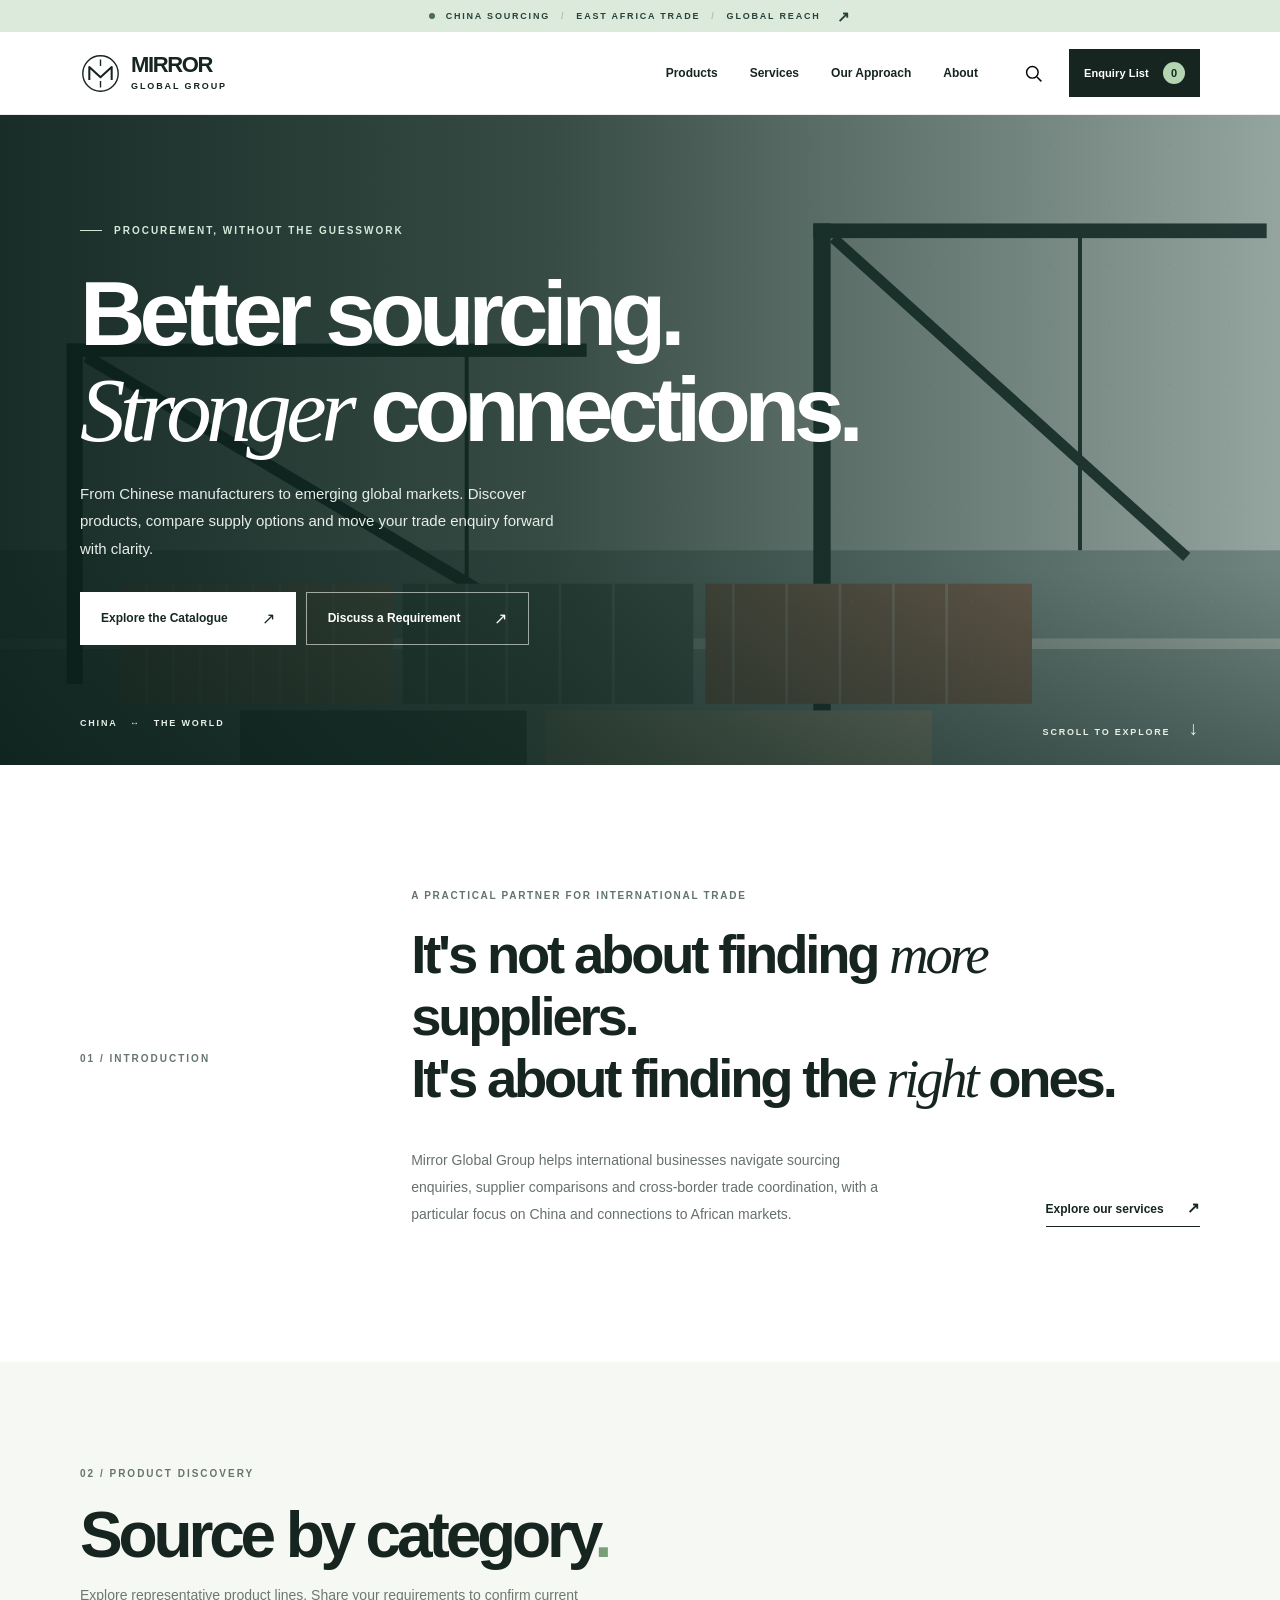
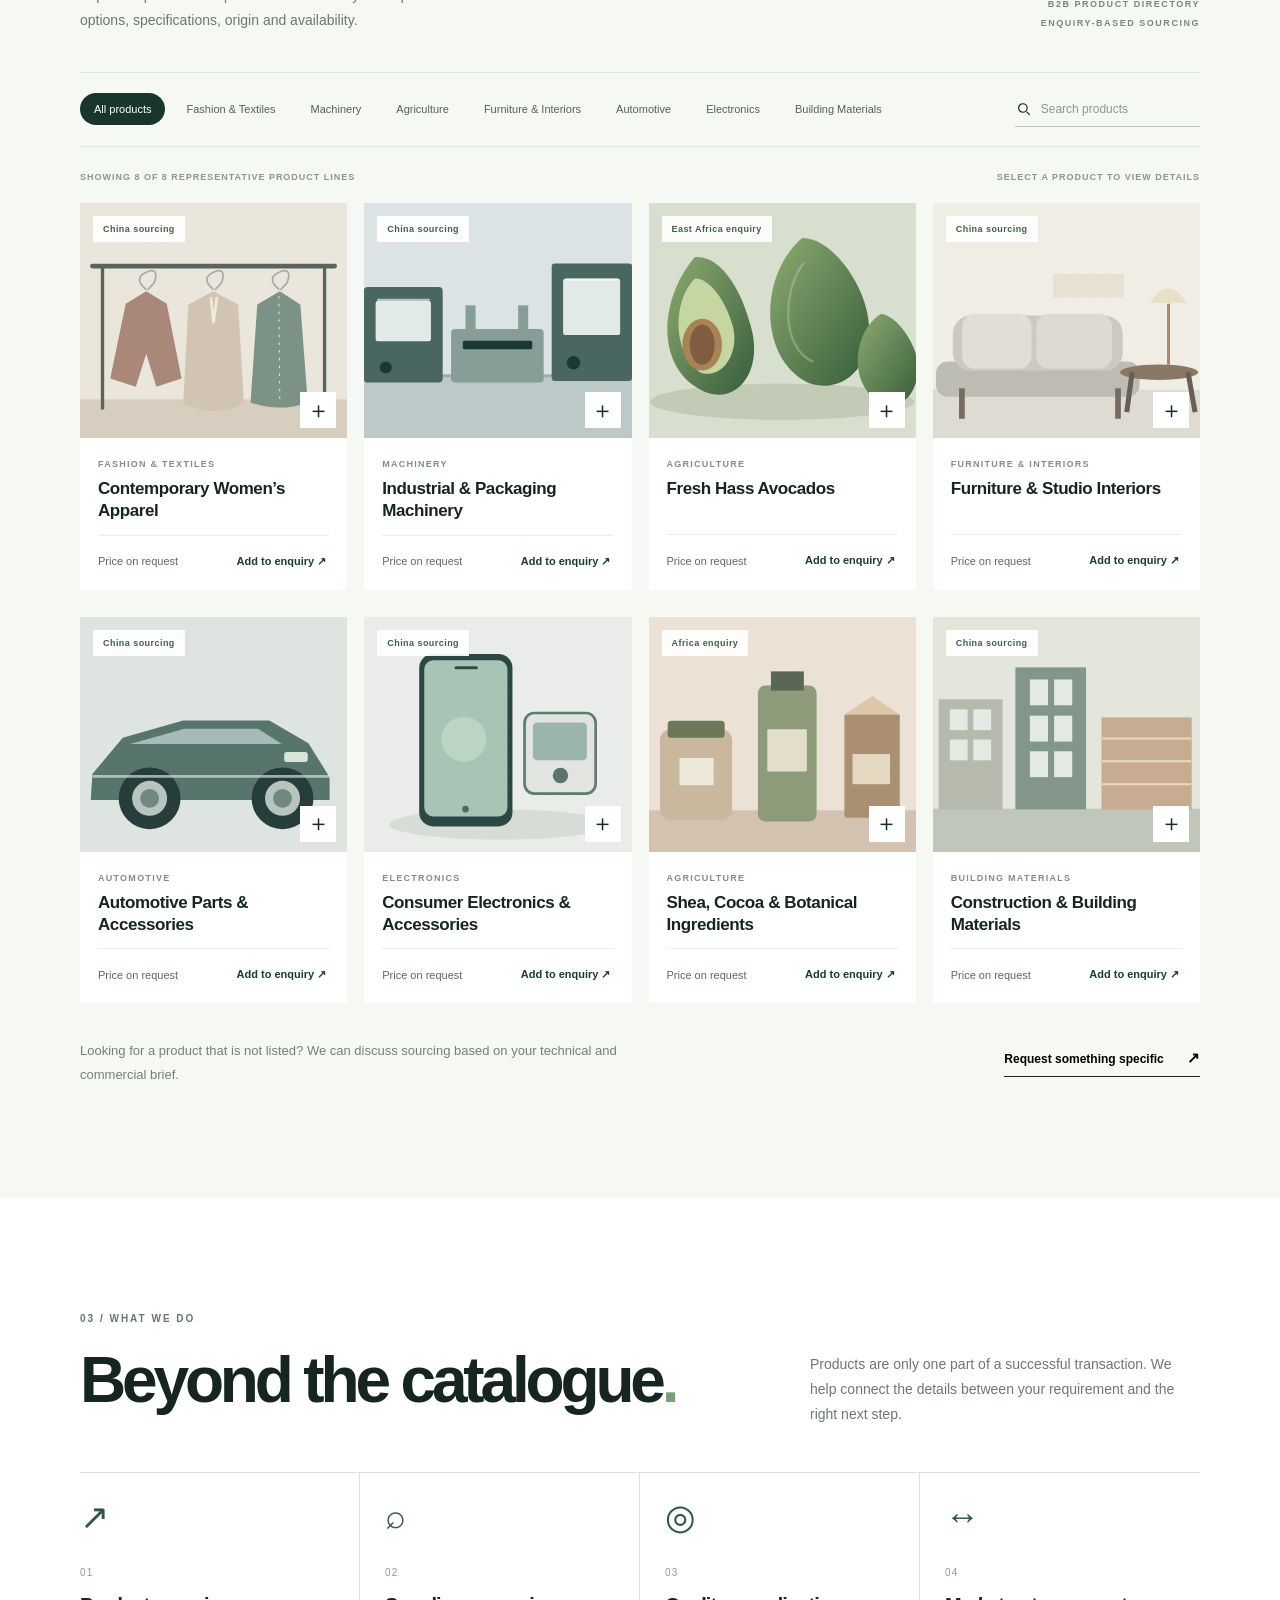
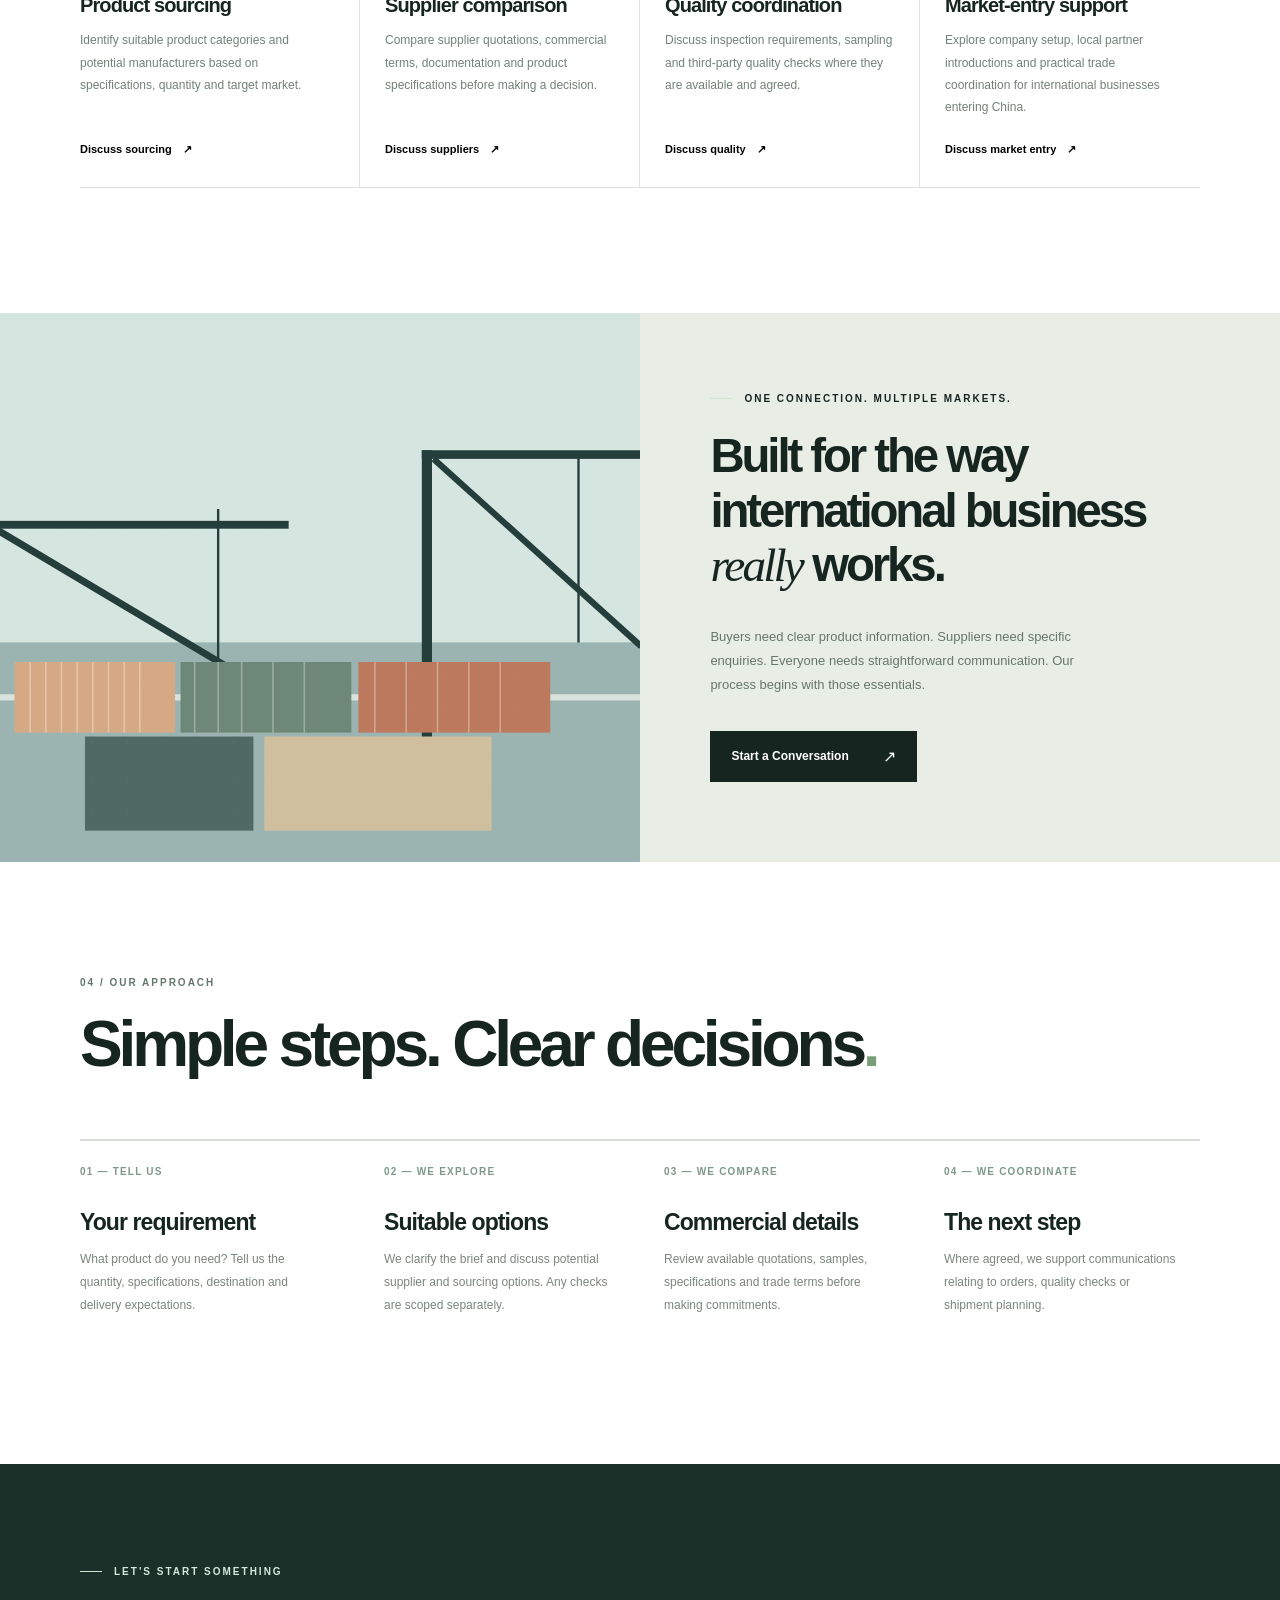
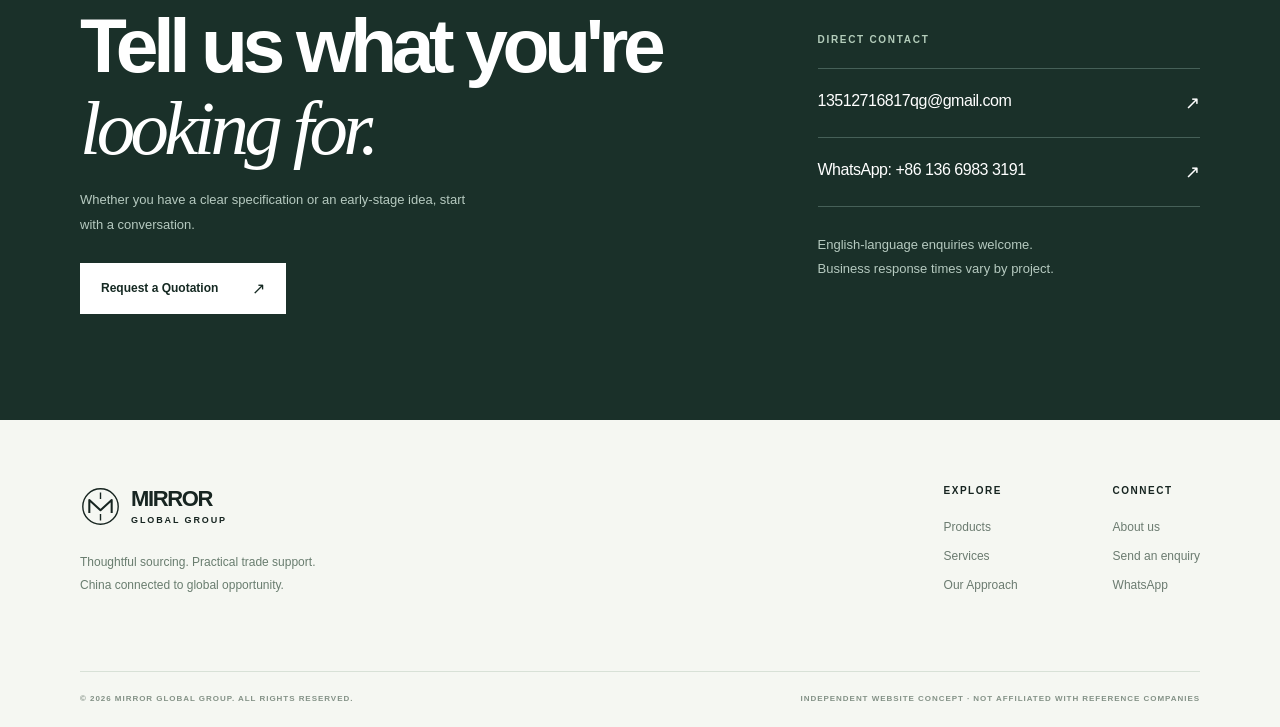
==== index.html @ f1bd571d "Publish Mirror Global Group static website on dedicated gh-pages branch" ====
<!doctype html>
<html lang="en">
<head>
  <meta charset="UTF-8">
  <meta name="viewport" content="width=device-width,initial-scale=1">
  <meta name="theme-color" content="#142522">
  <meta name="description" content="Mirror Global Group — China sourcing, supplier comparison and international trade support. Explore our product catalogue and request a tailored quotation.">
  <title>Mirror Global Group — Global Sourcing, Made Clear</title>
  <link rel="icon" type="image/svg+xml" href="assets/brand-mark.svg">
  <link rel="stylesheet" href="styles.css">
</head>
<body>
  <div class="announcement"><span class="announcement-dot"></span> CHINA SOURCING <span class="sep">/</span> EAST AFRICA TRADE <span class="sep">/</span> GLOBAL REACH <span class="announcement-arrow">↗</span></div>
  <header class="header" id="top">
    <div class="nav-container">
      <a class="brand" href="#top" aria-label="Mirror Global Group home">
        <span class="brand-icon" aria-hidden="true"><svg viewBox="0 0 44 44" width="41" height="41" fill="none"><circle cx="22" cy="22" r="19" stroke="currentColor" stroke-width="1.5"/><path d="M10 29V15l12 11 12-11v14" stroke="currentColor" stroke-width="2.2" stroke-linejoin="round"/><path d="M22 7v7M22 30v7" stroke="currentColor" stroke-width="1.5"/></svg></span>
        <span class="brand-type">MIRROR<span>GLOBAL GROUP</span></span>
      </a>
      <nav class="main-nav" id="mainNav" aria-label="Primary navigation">
        <a href="#catalogue">Products</a><a href="#services">Services</a><a href="#process">Our Approach</a><a href="#about">About</a>
      </nav>
      <div class="nav-actions">
        <button class="icon-button search-trigger" id="searchTrigger" aria-label="Search products" title="Search products"><svg viewBox="0 0 24 24" width="21" height="21" fill="none" stroke="currentColor" stroke-width="1.65"><circle cx="10.7" cy="10.7" r="6.6"/><path d="m16 16 5 5"/></svg></button>
        <button class="quote-nav" id="basketTrigger" type="button">Enquiry List <span class="basket-count" id="basketCount">0</span></button>
        <button class="menu-trigger" id="menuTrigger" aria-expanded="false" aria-label="Toggle menu"><span></span><span></span></button>
      </div>
    </div>
  </header>
  <main>
    <section class="hero" aria-labelledby="heroHeading">
      <div class="hero-image" aria-hidden="true"><img src="https://images.unsplash.com/photo-1678182451047-196f22a4143e?auto=format&fit=crop&w=2000&q=85" onerror="this.src='assets/port.svg'" alt=""></div>
      <div class="hero-shade"></div>
      <div class="hero-content page-width">
        <span class="eyebrow eyebrow-light"><span class="light-line"></span> PROCUREMENT, WITHOUT THE GUESSWORK</span>
        <h1 id="heroHeading">Better sourcing.<br><em>Stronger</em> connections.</h1>
        <p>From Chinese manufacturers to emerging global markets. Discover products, compare supply options and move your trade enquiry forward with clarity.</p>
        <div class="hero-buttons"><a href="#catalogue" class="button button-light">Explore the Catalogue <span>↗</span></a><button class="button button-outline-light" data-open-enquiry>Discuss a Requirement <span>↗</span></button></div>
      </div>
      <div class="hero-bottom page-width"><span>CHINA &nbsp; ↔ &nbsp; THE WORLD</span><span>SCROLL TO EXPLORE <b>↓</b></span></div>
    </section>
    <section class="intro page-width" id="about">
      <div class="section-number">01 / INTRODUCTION</div>
      <div class="intro-main"><p class="intro-overline">A PRACTICAL PARTNER FOR INTERNATIONAL TRADE</p><h2>It's not about finding <i>more</i> suppliers.<br>It's about finding the <i>right</i> ones.</h2><div class="intro-bottom"><p>Mirror Global Group helps international businesses navigate sourcing enquiries, supplier comparisons and cross-border trade coordination, with a particular focus on China and connections to African markets.</p><a class="text-link" href="#services">Explore our services <span>↗</span></a></div></div>
    </section>
    <section class="catalogue-section" id="catalogue">
      <div class="page-width">
        <div class="section-top"><div><span class="section-number">02 / PRODUCT DISCOVERY</span><h2>Source by category<span class="period">.</span></h2><p>Explore representative product lines. Share your requirements to confirm current options, specifications, origin and availability.</p></div><span class="catalogue-meta">B2B PRODUCT DIRECTORY<br>ENQUIRY-BASED SOURCING</span></div>
        <div class="catalogue-controls"><div class="filter-bar" id="filterBar" role="group" aria-label="Filter product categories"></div><label class="catalogue-search"><svg viewBox="0 0 24 24" width="18" height="18" fill="none" stroke="currentColor" stroke-width="1.8"><circle cx="10.5" cy="10.5" r="6.5"/><path d="m16 16 5 5"/></svg><input id="productSearch" type="search" autocomplete="off" placeholder="Search products" aria-label="Search catalogue"></label></div>
        <div class="catalogue-results"><span id="resultsCount">Showing products</span><span>SELECT A PRODUCT TO VIEW DETAILS</span></div>
        <div class="products-grid" id="productsGrid"></div>
        <div class="catalogue-foot"><p>Looking for a product that is not listed? We can discuss sourcing based on your technical and commercial brief.</p><button class="text-link" data-open-enquiry>Request something specific <span>↗</span></button></div>
      </div>
    </section>
    <section class="editorial page-width" id="services">
      <div class="section-top editorial-heading"><div><span class="section-number">03 / WHAT WE DO</span><h2>Beyond the catalogue<span class="period">.</span></h2></div><p>Products are only one part of a successful transaction. We help connect the details between your requirement and the right next step.</p></div>
      <div class="services-grid">
        <article class="service"><span class="service-icon">↗</span><span class="service-index">01</span><h3>Product sourcing</h3><p>Identify suitable product categories and potential manufacturers based on specifications, quantity and target market.</p><button class="service-link" data-service="Product sourcing">Discuss sourcing <span>↗</span></button></article>
        <article class="service"><span class="service-icon">⌕</span><span class="service-index">02</span><h3>Supplier comparison</h3><p>Compare supplier quotations, commercial terms, documentation and product specifications before making a decision.</p><button class="service-link" data-service="Supplier comparison">Discuss suppliers <span>↗</span></button></article>
        <article class="service"><span class="service-icon">◎</span><span class="service-index">03</span><h3>Quality coordination</h3><p>Discuss inspection requirements, sampling and third-party quality checks where they are available and agreed.</p><button class="service-link" data-service="Quality coordination">Discuss quality <span>↗</span></button></article>
        <article class="service"><span class="service-icon">↔</span><span class="service-index">04</span><h3>Market-entry support</h3><p>Explore company setup, local partner introductions and practical trade coordination for international businesses entering China.</p><button class="service-link" data-service="Market entry support">Discuss market entry <span>↗</span></button></article>
      </div>
    </section>
    <section class="feature-band"><div class="feature-visual"><img src="assets/port.svg" alt="Stylised illustration of cargo terminals and international trade"></div><div class="feature-content"><span class="eyebrow"><span class="small-line"></span> ONE CONNECTION. MULTIPLE MARKETS.</span><h2>Built for the way international business <em>really</em> works.</h2><p>Buyers need clear product information. Suppliers need specific enquiries. Everyone needs straightforward communication. Our process begins with those essentials.</p><button class="button button-dark" data-open-enquiry>Start a Conversation <span>↗</span></button></div></section>
    <section class="process page-width" id="process"><div class="section-top"><div><span class="section-number">04 / OUR APPROACH</span><h2>Simple steps. Clear decisions<span class="period">.</span></h2></div></div><div class="process-grid"><div class="process-step"><span>01 — TELL US</span><h3>Your requirement</h3><p>What product do you need? Tell us the quantity, specifications, destination and delivery expectations.</p></div><div class="process-step"><span>02 — WE EXPLORE</span><h3>Suitable options</h3><p>We clarify the brief and discuss potential supplier and sourcing options. Any checks are scoped separately.</p></div><div class="process-step"><span>03 — WE COMPARE</span><h3>Commercial details</h3><p>Review available quotations, samples, specifications and trade terms before making commitments.</p></div><div class="process-step"><span>04 — WE COORDINATE</span><h3>The next step</h3><p>Where agreed, we support communications relating to orders, quality checks or shipment planning.</p></div></div></section>
    <section class="contact-section" id="contact"><div class="page-width contact-layout"><div><span class="eyebrow eyebrow-light"><span class="light-line"></span> LET'S START SOMETHING</span><h2>Tell us what you're<br><em>looking for.</em></h2><p>Whether you have a clear specification or an early-stage idea, start with a conversation.</p><button class="button button-light" data-open-enquiry>Request a Quotation <span>↗</span></button></div><div class="contact-right"><div class="contact-label">DIRECT CONTACT</div><a href="mailto:13512716817qg@gmail.com">13512716817qg@gmail.com <span>↗</span></a><a href="https://wa.me/8613669833191" target="_blank" rel="noopener noreferrer">WhatsApp: +86 136 6983 3191 <span>↗</span></a><p>English-language enquiries welcome.<br>Business response times vary by project.</p></div></div></section>
  </main>
  <footer><div class="page-width"><div class="footer-main"><div><a class="brand footer-brand" href="#top"><span class="brand-icon" aria-hidden="true"><svg viewBox="0 0 44 44" width="41" height="41" fill="none"><circle cx="22" cy="22" r="19" stroke="currentColor" stroke-width="1.5"/><path d="M10 29V15l12 11 12-11v14" stroke="currentColor" stroke-width="2.2" stroke-linejoin="round"/><path d="M22 7v7M22 30v7" stroke="currentColor" stroke-width="1.5"/></svg></span><span class="brand-type">MIRROR<span>GLOBAL GROUP</span></span></a><p>Thoughtful sourcing. Practical trade support.<br>China connected to global opportunity.</p></div><div class="footer-links"><div><b>EXPLORE</b><a href="#catalogue">Products</a><a href="#services">Services</a><a href="#process">Our Approach</a></div><div><b>CONNECT</b><a href="#about">About us</a><button data-open-enquiry>Send an enquiry</button><a href="https://wa.me/8613669833191" target="_blank" rel="noopener">WhatsApp</a></div></div></div><div class="footer-bottom"><span>© <span id="year"></span> MIRROR GLOBAL GROUP. ALL RIGHTS RESERVED.</span><span>INDEPENDENT WEBSITE CONCEPT · NOT AFFILIATED WITH REFERENCE COMPANIES</span></div></div></footer>
  <button id="floatingContact" class="floating-contact" aria-label="Enquire about sourcing" data-open-enquiry><span>＋</span> LET'S TALK</button>
  <div class="overlay" id="overlay" hidden></div>
  <aside class="drawer" id="basketDrawer" role="dialog" aria-modal="true" aria-labelledby="basketTitle" aria-hidden="true"><div class="drawer-head"><div><span class="mini-label">YOUR SHORTLIST</span><h2 id="basketTitle">Enquiry List <span id="drawerCount">(0)</span></h2></div><button class="close-button" data-close aria-label="Close enquiry list">×</button></div><div class="drawer-body" id="basketItems"></div><div class="drawer-footer"><p>Selections are saved in this browser for convenience. Prices, supply and availability must be confirmed by quotation.</p><button class="button button-dark full-width" id="basketEnquire">Request a Quote <span>↗</span></button></div></aside>
  <section class="modal product-modal" id="productModal" role="dialog" aria-modal="true" aria-labelledby="productModalTitle" aria-hidden="true"><button class="close-button modal-close" data-close aria-label="Close product details">×</button><div id="productModalContent"></div></section>
  <section class="modal enquiry-modal" id="enquiryModal" role="dialog" aria-modal="true" aria-labelledby="enquiryTitle" aria-hidden="true"><div class="form-head"><span class="mini-label">START YOUR ENQUIRY</span><button class="close-button" data-close aria-label="Close quotation form">×</button></div><h2 id="enquiryTitle">Tell us what you need<span class="period">.</span></h2><p class="form-intro">Complete your details to prepare an enquiry by email or WhatsApp. This demo does not send information to a database.</p><form id="enquiryForm"><div class="form-row"><label>Full name <span>*</span><input name="name" required autocomplete="name" placeholder="Your full name"></label><label>Company name<input name="company" autocomplete="organization" placeholder="Your company"></label></div><div class="form-row"><label>Email address <span>*</span><input name="email" required type="email" autocomplete="email" placeholder="name@company.com"></label><label>Destination country <span>*</span><input name="country" required autocomplete="country-name" placeholder="e.g. Tanzania"></label></div><div class="form-row"><label>Estimated quantity<input name="quantity" placeholder="e.g. 500 pieces / 20 tonnes"></label><label>Preferred trade term<select name="incoterm"><option value="Not decided">Not decided</option><option>EXW</option><option>FOB</option><option>CIF</option><option>DAP</option></select></label></div><label>Your requirement <span>*</span><textarea name="requirement" id="requirementText" rows="4" required placeholder="Product, technical specifications, budget, target delivery date..."></textarea></label><label class="consent"><input type="checkbox" name="consent" required><span>I agree to include these details in an enquiry sent to Mirror Global Group using my chosen email or WhatsApp application.</span></label><div class="form-actions"><button type="submit" class="button button-dark">Open Email Draft <span>↗</span></button><button type="button" id="whatsappEnquiry" class="button button-ghost">Open WhatsApp Draft <span>↗</span></button></div><p class="form-note">Your email or WhatsApp app opens with a prepared message. You must review and send it yourself. No online orders or payments are processed here.</p></form></section>
  <script src="app.js"></script>
</body>
</html>
---- styles.css ----
:root{--ink:#172521;--deep:#182f29;--green:#2f5043;--muted:#64716b;--paper:#f8f9f5;--white:#fff;--line:#dbe2da;--lime:#d5e9ca;--ease:cubic-bezier(.2,.8,.2,1)}*{box-sizing:border-box}html{scroll-behavior:smooth;scroll-padding-top:100px}body{margin:0;background:#fff;color:var(--ink);font-family:-apple-system,BlinkMacSystemFont,"Segoe UI",Inter,Arial,sans-serif;-webkit-font-smoothing:antialiased}button,input,textarea,select{font:inherit}button{cursor:pointer}a{color:inherit;text-decoration:none}button:focus-visible,a:focus-visible,input:focus-visible,textarea:focus-visible,select:focus-visible{outline:2px solid #599b6b;outline-offset:4px}.page-width{max-width:1440px;padding-inline:6.25%;margin:0 auto}.announcement{height:32px;background:#dceadc;color:#26433a;display:flex;align-items:center;justify-content:center;font-size:9px;font-weight:730;letter-spacing:.2em;gap:11px}.announcement-dot{width:6px;height:6px;background:#476c4e;border-radius:50%}.announcement .sep{opacity:.25}.announcement-arrow{font-size:15px;line-height:1;margin-left:5px}.header{position:sticky;top:0;height:83px;z-index:30;background:#fff;border-bottom:1px solid rgba(13,28,22,.08)}.nav-container{height:100%;max-width:1440px;margin:auto;padding:0 6.25%;display:flex;align-items:center;justify-content:space-between;gap:35px}.brand{display:inline-flex;align-items:center;gap:10px;flex-shrink:0;line-height:1}.brand-icon{height:44px;display:flex;align-items:center}.brand-type{font-size:22px;font-weight:800;letter-spacing:-.063em;line-height:.94}.brand-type>span{display:block;font-size:9px;letter-spacing:.21em;font-weight:670;margin-top:6px}.main-nav{display:flex;align-items:center;gap:32px;margin-left:auto}.main-nav a{font-size:12px;font-weight:570;transition:color .2s}.main-nav a:hover{color:#59876c}.nav-actions{display:flex;gap:15px;align-items:center}.icon-button{border:none;background:transparent;padding:10px;display:inline-flex;align-items:center;justify-content:center}.quote-nav{background:var(--ink);color:#fff;border:0;padding:13px 15px;font-size:11px;font-weight:700;letter-spacing:.01em;white-space:nowrap}.basket-count{display:inline-flex;background:#b5d5b2;color:#142b22;align-items:center;justify-content:center;min-width:22px;height:22px;padding:0 5px;margin-left:11px;border-radius:50%;font-size:11px}.menu-trigger{display:none;background:transparent;border:0;width:32px;height:32px;flex-direction:column;justify-content:center;gap:6px}.menu-trigger span{height:2px;width:25px;background:var(--ink)}.hero{position:relative;min-height:650px;display:flex;flex-direction:column;justify-content:center;overflow:hidden;color:#fff;background:#19332b}.hero-image,.hero-shade{position:absolute;inset:0}.hero-image img{width:100%;height:100%;object-fit:cover;object-position:center 44%;filter:saturate(.68);opacity:.7}.hero-shade{background:linear-gradient(90deg,rgba(8,28,24,.89) 0%,rgba(12,35,27,.71) 43%,rgba(10,35,25,.08) 100%),linear-gradient(0deg,rgba(11,31,28,.38),transparent 30%)}.hero-content{width:100%;z-index:1;padding-top:68px;padding-bottom:78px}.eyebrow,.section-number,.mini-label{display:flex;align-items:center;gap:12px;font-size:10px;letter-spacing:.2em;font-weight:740}.eyebrow-light{color:#d7e8db}.light-line,.small-line{width:22px;height:1px;background:#d2e5d1;display:inline-block}.hero h1{font-size:clamp(58px,7.1vw,110px);font-weight:580;letter-spacing:-.067em;line-height:1.06;margin:30px 0 20px}.hero h1 em,.contact-section h2 em,.feature-content h2 em{font-family:Georgia,"Times New Roman",serif;font-weight:400;letter-spacing:-.06em}.hero-content>p{max-width:500px;font-size:15px;line-height:1.83;color:#e6eee7;margin-bottom:30px}.button{border:0;display:inline-flex;justify-content:space-between;align-items:center;gap:34px;min-height:49px;padding:16px 21px;font-size:12px;font-weight:690;transition:transform .2s var(--ease),background .2s;white-space:nowrap}.button:hover{transform:translateY(-2px)}.button span{font-size:16px;font-weight:400}.button-light{background:#fff;color:#152922}.button-outline-light{background:transparent;border:1px solid rgba(255,255,255,.57);color:#fff}.button-dark{background:var(--ink);color:#fff}.button-ghost{background:#f0f4ef;color:var(--ink);border:1px solid #dae2da}.hero-buttons{display:flex;gap:10px;flex-wrap:wrap}.hero-bottom{z-index:1;position:absolute;bottom:25px;width:100%;display:flex;justify-content:space-between;font-size:9px;letter-spacing:.2em;font-weight:700;color:#e6f0e5}.hero-bottom b{font-size:19px;margin-left:14px}.intro{display:grid;grid-template-columns:26% 1fr;gap:40px;padding-top:125px;padding-bottom:135px}.section-number{color:#65766d}.intro-main{max-width:790px}.intro-overline{font-size:10px;color:#62746b;letter-spacing:.17em;font-weight:740;margin:0 0 23px}.intro h2{font-size:clamp(35px,4.25vw,63px);letter-spacing:-.058em;line-height:1.13;margin:0 0 37px;font-weight:580}.intro h2 i{font-family:Georgia,serif;font-weight:400}.intro-bottom{display:flex;align-items:flex-end;justify-content:space-between;gap:42px}.intro-bottom>p{font-size:14px;line-height:1.9;max-width:485px;margin:0;color:#66716c}.text-link{font-size:12px;font-weight:760;border:0;border-bottom:1px solid var(--ink);background:none;padding:0 0 9px;white-space:nowrap}.text-link span{margin-left:20px;font-size:15px}.catalogue-section{background:#f6f8f3;padding:106px 0 112px}.section-top{display:flex;align-items:end;justify-content:space-between;gap:40px;margin-bottom:39px}.section-top h2{font-size:clamp(40px,5vw,69px);font-weight:560;letter-spacing:-.065em;margin:21px 0 12px;line-height:1.1}.period{color:#799f79}.section-top p{font-size:14px;max-width:550px;color:#6d786f;line-height:1.8;margin:0}.catalogue-meta{font-size:9px;line-height:2.1;letter-spacing:.17em;color:#78887e;text-align:right;font-weight:700}.catalogue-controls{display:flex;align-items:center;justify-content:space-between;gap:25px;border-top:1px solid #dce5d9;border-bottom:1px solid #dce5d9;padding:19px 0}.filter-bar{display:flex;align-items:center;gap:7px;flex-wrap:wrap}.filter-btn{background:transparent;border:1px solid transparent;border-radius:30px;font-size:11px;padding:9px 13px;white-space:nowrap;color:#53625a}.filter-btn.active{background:#19362c;color:#fff}.filter-btn:not(.active):hover{border-color:#c3d2c4}.catalogue-search{display:flex;align-items:center;border-bottom:1px solid #b8c7b8;padding:8px 1px;gap:7px;min-width:185px}.catalogue-search input{outline:0;border:0;background:none;width:100%;font-size:12px;color:#172521}.catalogue-search input::placeholder{color:#8b9b8e}.catalogue-results{display:flex;justify-content:space-between;margin:25px 0 21px;color:#8b978e;font-size:9px;letter-spacing:.11em;font-weight:740}.products-grid{display:grid;grid-template-columns:repeat(4,1fr);gap:27px 17px}.product-card{background:#fff;min-width:0;position:relative}.product-image{height:auto;aspect-ratio:1/.88;overflow:hidden;position:relative;background:#e8ece6;cursor:pointer}.product-image>img{width:100%;height:100%;object-fit:cover;transition:transform .5s var(--ease);display:block}.product-card:hover .product-image>img{transform:scale(1.045)}.product-image .origin{position:absolute;top:13px;left:13px;background:rgba(255,255,255,.93);padding:8px 10px;color:#445e50;font-size:9px;font-weight:730;letter-spacing:.05em}.quick-view{position:absolute;right:11px;bottom:10px;display:grid;place-items:center;border:0;background:#fff;color:#122c23;width:36px;height:36px;font-size:23px;transition:transform .2s}.quick-view:hover{transform:scale(1.08)}.product-details{padding:21px 18px 19px}.product-kicker{font-size:9px;letter-spacing:.14em;color:#7e9182;font-weight:760;text-transform:uppercase}.product-details h3{font-weight:640;font-size:17px;letter-spacing:-.025em;min-height:43px;margin:9px 0 13px;line-height:1.28}.product-bottom{display:flex;justify-content:space-between;align-items:center;padding-top:16px;border-top:1px solid #ebefeb}.product-bottom>span{color:#596d5d;font-size:11px}.add-button{border:0;background:transparent;font-size:11px;font-weight:750;padding:3px;color:#193d2f}.add-button:hover{color:#77a779}.empty-products{grid-column:1/-1;text-align:center;padding:90px 10px;color:#607268}.catalogue-foot{display:flex;justify-content:space-between;gap:30px;align-items:center;margin-top:36px}.catalogue-foot p{font-size:13px;color:#758078;margin:0;max-width:550px;line-height:1.8}.editorial{padding-top:115px;padding-bottom:125px}.editorial-heading{margin-bottom:45px}.editorial-heading>p{width:390px}.services-grid{display:grid;grid-template-columns:repeat(4,1fr);border-top:1px solid var(--line);border-bottom:1px solid var(--line)}.service{padding:24px 25px 31px;border-right:1px solid var(--line);min-height:300px;display:flex;flex-direction:column}.service:first-child{padding-left:0}.service:last-child{border-right:0}.service-index{color:#8b9f8d;font-size:10px;letter-spacing:.12em;margin-top:31px}.service-icon{font-family:Georgia,serif;font-size:35px;color:#315645;height:39px}.service h3{font-size:20px;letter-spacing:-.045em;font-weight:600;margin:16px 0 12px}.service p{font-size:12px;line-height:1.85;color:#738078;margin:0 0 25px;max-width:235px}.service-link{background:none;border:0;padding:0;margin-top:auto;text-align:left;font-size:11px;font-weight:730}.service-link span{margin-left:8px}.feature-band{min-height:530px;display:grid;grid-template-columns:1fr 1fr;background:#e8ede6}.feature-visual{min-height:530px;overflow:hidden}.feature-visual img{width:100%;height:100%;object-fit:cover}.feature-content{padding:80px min(9vw,135px) 80px 11%;display:flex;flex-direction:column;align-items:flex-start;justify-content:center}.feature-content h2{font-size:clamp(36px,3.7vw,59px);line-height:1.15;letter-spacing:-.065em;font-weight:580;margin:25px 0 19px}.feature-content p{font-size:13px;color:#66776a;line-height:1.85;max-width:410px;margin-bottom:26px}.feature-content .button{margin-top:8px}.process{padding-top:115px;padding-bottom:135px}.process-grid{display:grid;grid-template-columns:repeat(4,1fr);margin-top:48px}.process-step{padding:20px 24px 0;border-top:2px solid #d4dfd6}.process-step:first-child{padding-left:0}.process-step>span{font-size:10px;color:#7f9888;letter-spacing:.12em;font-weight:760}.process-step h3{font-size:23px;letter-spacing:-.04em;margin:30px 0 12px;font-weight:620}.process-step p{font-size:12px;line-height:1.9;color:#7b867d;max-width:240px}.contact-section{background:#1a3029;color:#fff;padding:102px 0 106px}.contact-layout{display:grid;grid-template-columns:1.25fr .75fr;gap:100px}.contact-section h2{font-size:clamp(50px,6vw,88px);font-weight:580;line-height:1.08;letter-spacing:-.07em;margin:27px 0 17px}.contact-section p{font-size:13px;line-height:1.9;color:#b6cac0;max-width:400px;margin-bottom:25px}.contact-right{padding-top:68px}.contact-label{font-size:10px;letter-spacing:.17em;font-weight:740;color:#b4cdbb;padding-bottom:23px;border-bottom:1px solid #466058}.contact-right a{display:flex;justify-content:space-between;gap:16px;border-bottom:1px solid #466058;padding:23px 0;font-size:16px;letter-spacing:-.03em}.contact-right a span{font-size:18px}.contact-right>p{margin-top:26px}footer{background:#f5f7f2;padding:65px 0 24px}.footer-main{display:flex;justify-content:space-between;gap:70px;padding-bottom:62px}.footer-main p{font-size:12px;line-height:1.9;color:#697d6f;margin-top:20px}.footer-links{display:flex;gap:95px}.footer-links>div{display:flex;flex-direction:column;gap:15px}.footer-links b{font-size:10px;letter-spacing:.15em;margin-bottom:9px}.footer-links a,.footer-links button{font-size:12px;color:#6b7b70;background:none;border:0;text-align:left;padding:0}.footer-links a:hover,.footer-links button:hover{color:#244934}.footer-bottom{display:flex;justify-content:space-between;gap:20px;border-top:1px solid #d8e1d7;padding-top:22px;font-size:8px;letter-spacing:.12em;font-weight:760;color:#849287}.floating-contact{display:none}.overlay{position:fixed;inset:0;z-index:40;background:rgba(9,24,18,.52);backdrop-filter:blur(3px)}.overlay[hidden]{display:none}.drawer,.modal{position:fixed;z-index:45;background:#fff;box-shadow:0 15px 80px rgba(0,0,0,.13);visibility:hidden;pointer-events:none;transition:transform .3s var(--ease),opacity .3s var(--ease),visibility .3s}.drawer{right:0;top:0;bottom:0;width:min(450px,100vw);transform:translateX(101%);display:flex;flex-direction:column}.drawer.is-open{transform:translateX(0);visibility:visible;pointer-events:auto}.drawer-head{padding:36px 31px 22px;display:flex;justify-content:space-between;align-items:start;border-bottom:1px solid var(--line)}.mini-label{color:#76947d}.drawer-head h2{font-size:31px;font-weight:570;letter-spacing:-.05em;margin:10px 0 0}.drawer-head h2 span{font-size:18px;color:#7c8d80}.close-button{background:transparent;border:0;font-size:31px;font-weight:300;line-height:1;padding:0 5px}.drawer-body{padding:14px 31px;overflow:auto;flex:1}.drawer-empty{text-align:center;color:#647a6e;line-height:1.8;padding:70px 10px;font-size:13px}.drawer-item{display:flex;gap:15px;align-items:center;padding:18px 0;border-bottom:1px solid var(--line)}.drawer-item img{width:72px;height:65px;object-fit:cover}.drawer-item-text{flex:1}.drawer-item-text strong{font-size:12px;display:block;margin-bottom:7px}.drawer-item-text span{font-size:10px;color:#769081}.remove-item{border:0;background:transparent;color:#839184;font-size:22px}.drawer-footer{padding:22px 31px 32px;border-top:1px solid var(--line)}.drawer-footer p{font-size:11px;line-height:1.8;color:#77887a;margin:0 0 18px}.full-width{width:100%}.modal{left:50%;top:50%;transform:translate(-50%,-46%);opacity:0;max-height:min(92vh,850px);overflow:auto}.modal.is-open{transform:translate(-50%,-50%);opacity:1;visibility:visible;pointer-events:auto}.product-modal{width:min(900px,94vw)}.modal-close{position:absolute;right:21px;top:18px;z-index:3;background:#fff;width:35px;height:35px}.product-modal-grid{display:grid;grid-template-columns:1fr 1fr}.product-modal-img{width:100%;height:100%;min-height:475px;object-fit:cover;background:#f0f3ee}.product-modal-info{padding:60px 45px 45px;display:flex;flex-direction:column}.product-modal-info .product-kicker{margin-bottom:19px}.product-modal-info h2{font-size:38px;letter-spacing:-.065em;line-height:1.14;font-weight:570;margin:0 0 18px}.product-modal-info p{font-size:13px;line-height:1.9;color:#6c7f71}.spec-list{border-top:1px solid var(--line);margin:20px 0 28px}.spec-list div{display:flex;align-items:baseline;justify-content:space-between;gap:20px;border-bottom:1px solid var(--line);padding:12px 0;font-size:11px}.spec-list dt{color:#819184}.spec-list dd{margin:0;text-align:right;max-width:65%}.product-modal-info .button{margin-top:auto}.enquiry-modal{width:min(730px,94vw);padding:36px 45px 31px}.form-head{display:flex;justify-content:space-between}.enquiry-modal h2{font-size:clamp(32px,4vw,49px);line-height:1.08;letter-spacing:-.057em;font-weight:570;margin:21px 0 9px}.form-intro{font-size:12px;line-height:1.8;color:#7c8c7f;max-width:600px;margin:0 0 20px}.form-row{display:grid;grid-template-columns:1fr 1fr;gap:17px}.enquiry-modal form label:not(.consent){font-size:11px;font-weight:730;display:flex;flex-direction:column;gap:8px;margin:0 0 16px}.enquiry-modal form label>span{color:#9c6857}.enquiry-modal input:not([type=checkbox]),.enquiry-modal select,.enquiry-modal textarea{border:1px solid #dce4dd;border-radius:0;padding:12px 13px;background:#f9faf7;color:#22372a;font-size:12px;width:100%;outline-offset:0}.enquiry-modal textarea{resize:vertical;min-height:84px}.consent{display:flex;align-items:start;gap:9px;color:#738478;font-size:10px;line-height:1.65;margin-bottom:18px}.consent input{margin:3px 0 0;accent-color:#315745}.consent span{color:#718579!important}.form-actions{display:flex;gap:10px;flex-wrap:wrap}.form-note{color:#829084;font-size:10px;line-height:1.7}.hidden{display:none!important}body.modal-open{overflow:hidden}@media(max-width:1160px){.main-nav{gap:20px}.products-grid{grid-template-columns:repeat(3,1fr)}.nav-container{gap:18px}.feature-content{padding:65px 8%}.service{padding-inline:16px}.filter-bar{gap:2px}.filter-btn{padding:8px}}@media(max-width:860px){.page-width{padding-inline:5%}.nav-container{padding-inline:5%}.header{height:73px}.main-nav{display:none;position:absolute;top:73px;left:0;right:0;background:#fff;flex-direction:column;align-items:stretch;padding:22px 5% 30px;gap:22px;border-bottom:1px solid #e4e9e3;box-shadow:0 12px 22px #13271f1a}.main-nav.open{display:flex}.main-nav a{font-size:15px}.menu-trigger{display:flex}.intro{grid-template-columns:1fr;gap:25px;padding-block:90px}.intro-main{max-width:none}.intro-bottom{align-items:start}.services-grid{grid-template-columns:1fr 1fr}.service:nth-child(2){border-right:0}.service:nth-child(-n+2){border-bottom:1px solid var(--line)}.service{padding:25px!important}.service p{max-width:310px}.process-grid{grid-template-columns:1fr 1fr;gap:30px}.process-step{padding:22px 0}.feature-band{grid-template-columns:1fr}.feature-visual{min-height:350px;height:350px}.feature-content{padding:80px 5%}.contact-layout{gap:35px}.footer-links{gap:40px}}@media(max-width:660px){.announcement{font-size:7px;letter-spacing:.13em;gap:7px}.brand-type{font-size:19px}.brand-icon svg{width:36px;height:36px}.quote-nav{padding:9px 10px;font-size:0}.basket-count{font-size:11px;margin:0}.nav-actions{gap:4px}.hero{min-height:650px}.hero-content{padding-top:35px}.hero h1{font-size:clamp(51px,12vw,78px)}.hero-content>p{font-size:13px;line-height:1.8}.hero-buttons{align-items:stretch}.hero-buttons .button{flex:1;gap:14px}.hero-bottom{font-size:8px}.intro{padding-block:76px}.intro h2{font-size:39px}.intro-bottom{flex-direction:column;gap:23px}.section-top{flex-direction:column;align-items:start;gap:8px}.section-top h2{font-size:45px}.catalogue-meta{display:none}.catalogue-section{padding:72px 0}.catalogue-controls{flex-direction:column;align-items:stretch}.filter-bar{flex-wrap:nowrap;overflow-x:auto;padding-bottom:6px;scrollbar-width:none}.filter-btn{flex-shrink:0}.catalogue-search{width:100%}.products-grid{grid-template-columns:repeat(2,1fr);gap:11px}.product-details{padding:15px 12px 14px}.product-details h3{font-size:14px;min-height:48px}.product-kicker{font-size:8px}.product-image .origin{font-size:8px;top:7px;left:7px;padding:6px}.product-bottom{gap:8px}.product-bottom>span,.add-button{font-size:9px}.catalogue-results span:last-child{display:none}.catalogue-foot{flex-direction:column;align-items:start}.editorial{padding-block:75px}.editorial-heading>p{width:auto}.services-grid{grid-template-columns:1fr}.service{border-right:0!important;border-bottom:1px solid var(--line);min-height:0;padding:23px 0 27px!important}.service:last-child{border-bottom:0}.service-icon{height:auto}.service-index{margin-top:10px}.service h3{margin:8px 0}.feature-visual{height:290px;min-height:290px}.feature-content h2{font-size:42px}.process{padding-block:76px}.process-grid{grid-template-columns:1fr;gap:0}.process-step{padding:20px 0}.process-step h3{margin:14px 0 8px}.contact-section{padding:80px 0}.contact-layout{grid-template-columns:1fr}.contact-section h2{font-size:59px}.contact-right{padding-top:12px}.footer-main{flex-direction:column;gap:35px}.footer-bottom{flex-direction:column;line-height:1.8}.floating-contact{display:flex;position:fixed;z-index:29;right:17px;bottom:17px;align-items:center;gap:9px;background:#243e30;color:#fff;border:1px solid #87ae8c;border-radius:3px;padding:12px 16px;font-size:10px;font-weight:800;letter-spacing:.09em;box-shadow:0 7px 24px #0002}.floating-contact span{font-size:18px}.product-modal-grid{grid-template-columns:1fr}.product-modal-img{height:225px;min-height:225px}.product-modal-info{padding:26px 22px 30px}.product-modal-info h2{font-size:27px}.enquiry-modal{padding:25px 19px}.form-row{grid-template-columns:1fr;gap:0}.form-actions .button{flex:1;gap:11px}.form-note{font-size:9px}}
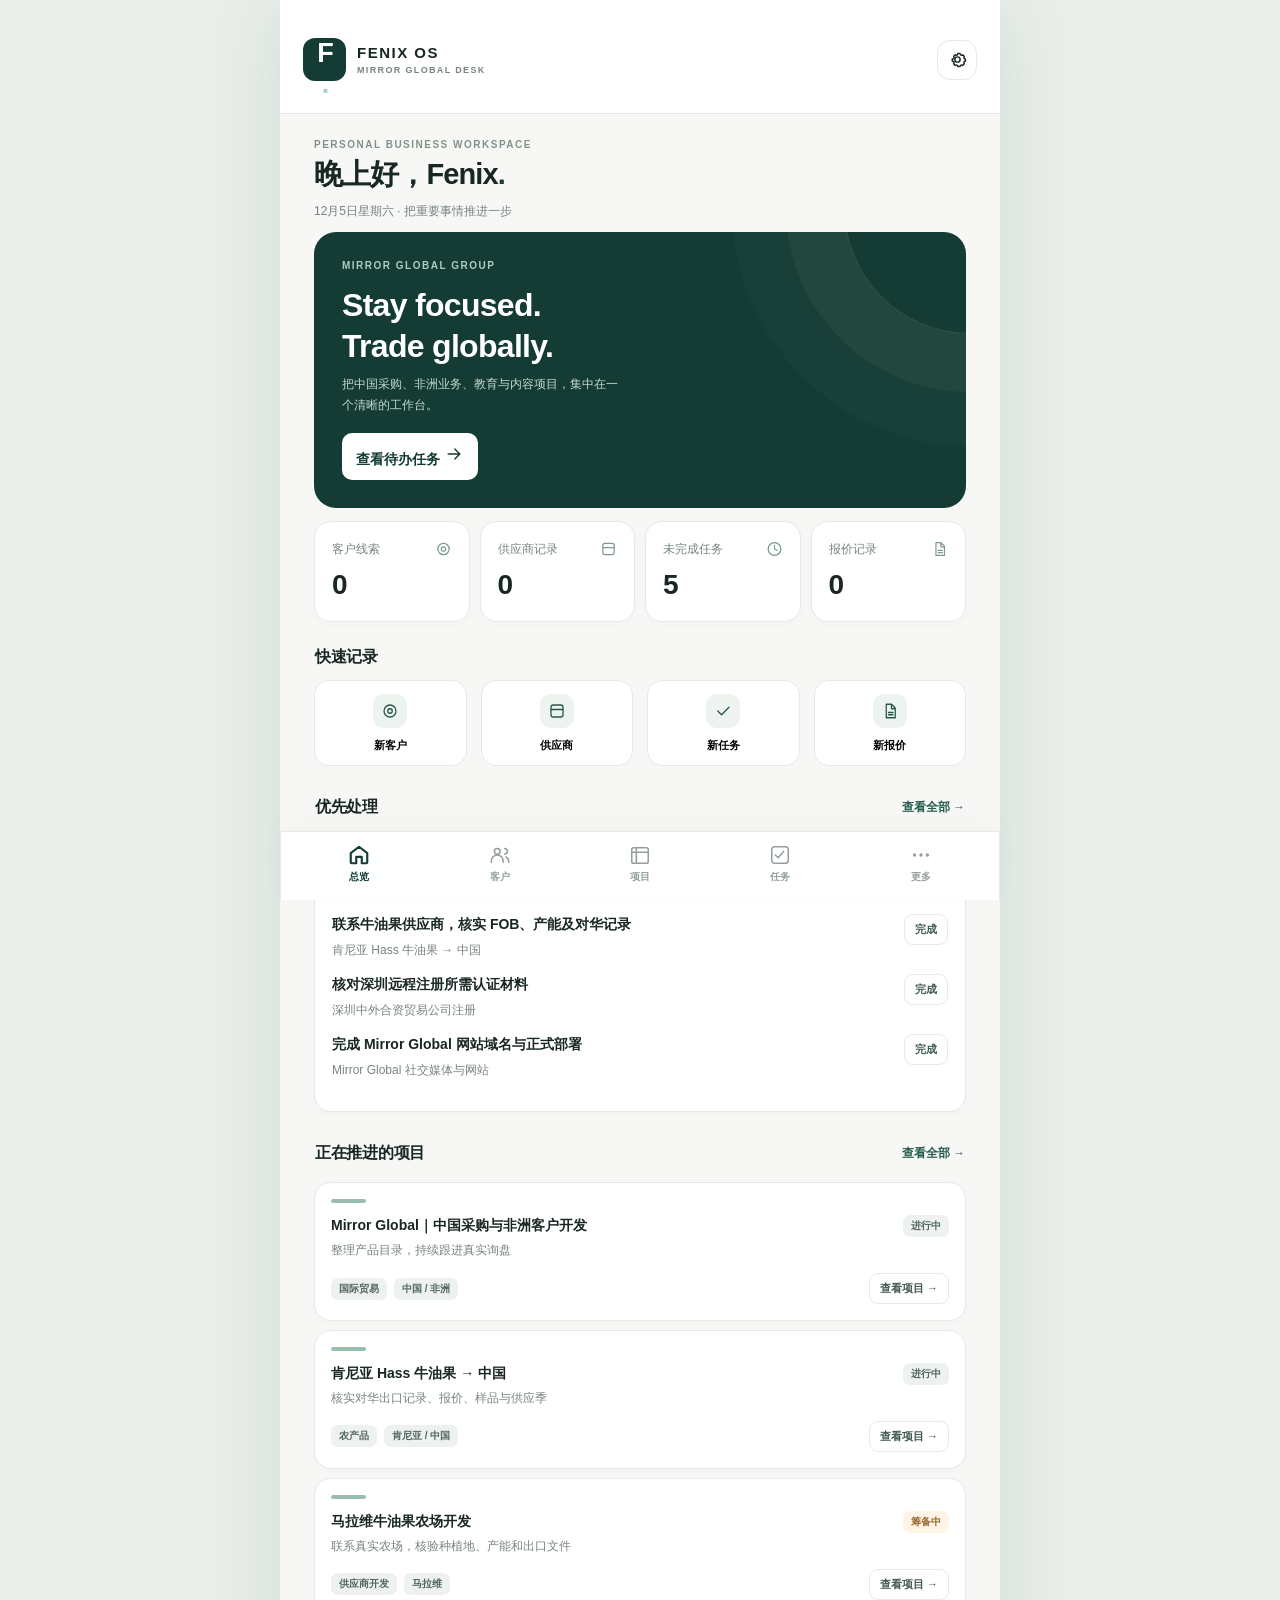
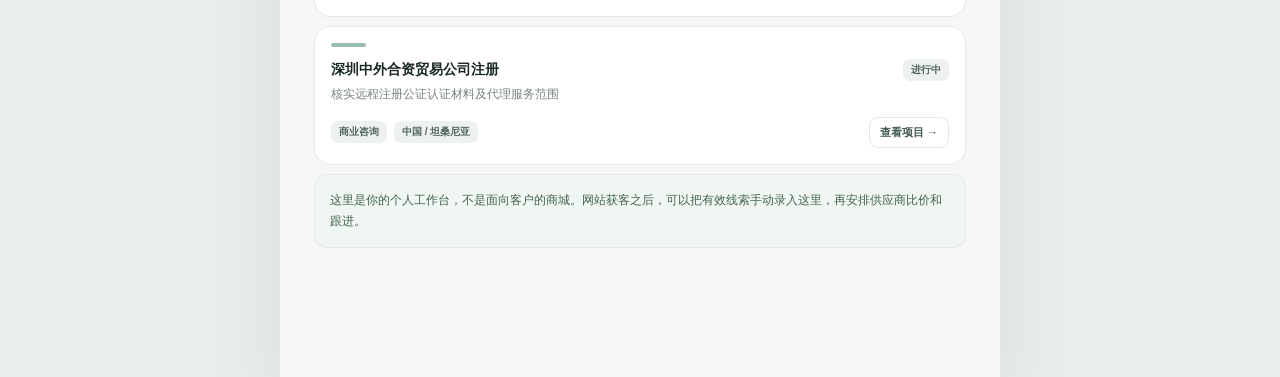
==== commit fe5633a9: "Add FENIX OS mobile-first offline business PWA" ====
--- a/index.html
+++ b/index.html
@@ -1,76 +1,40 @@
 <!doctype html>
-<html lang="en">
+<html lang="zh-CN">
 <head>
-  <meta charset="UTF-8">
-  <meta name="viewport" content="width=device-width,initial-scale=1">
-  <meta name="theme-color" content="#142522">
-  <meta name="description" content="Mirror Global Group — China sourcing, supplier comparison and international trade support. Explore our product catalogue and request a tailored quotation.">
-  <title>Mirror Global Group — Global Sourcing, Made Clear</title>
-  <link rel="icon" type="image/svg+xml" href="assets/brand-mark.svg">
-  <link rel="stylesheet" href="styles.css">
+  <meta charset="utf-8" />
+  <meta name="viewport" content="width=device-width,initial-scale=1,viewport-fit=cover" />
+  <meta name="theme-color" content="#143c34" />
+  <meta name="apple-mobile-web-app-capable" content="yes" />
+  <meta name="apple-mobile-web-app-status-bar-style" content="default" />
+  <meta name="apple-mobile-web-app-title" content="FENIX OS" />
+  <meta name="description" content="FENIX OS — 个人国际业务工作台：客户、供应商、项目、报价、任务和内容运营。" />
+  <link rel="manifest" href="manifest.webmanifest" />
+  <link rel="icon" href="icons/icon.svg" type="image/svg+xml" />
+  <link rel="apple-touch-icon" href="icons/icon-180.png" />
+  <link rel="stylesheet" href="styles.css" />
+  <title>FENIX OS · Mobile Business Desk</title>
 </head>
 <body>
-  <div class="announcement"><span class="announcement-dot"></span> CHINA SOURCING <span class="sep">/</span> EAST AFRICA TRADE <span class="sep">/</span> GLOBAL REACH <span class="announcement-arrow">↗</span></div>
-  <header class="header" id="top">
-    <div class="nav-container">
-      <a class="brand" href="#top" aria-label="Mirror Global Group home">
-        <span class="brand-icon" aria-hidden="true"><svg viewBox="0 0 44 44" width="41" height="41" fill="none"><circle cx="22" cy="22" r="19" stroke="currentColor" stroke-width="1.5"/><path d="M10 29V15l12 11 12-11v14" stroke="currentColor" stroke-width="2.2" stroke-linejoin="round"/><path d="M22 7v7M22 30v7" stroke="currentColor" stroke-width="1.5"/></svg></span>
-        <span class="brand-type">MIRROR<span>GLOBAL GROUP</span></span>
-      </a>
-      <nav class="main-nav" id="mainNav" aria-label="Primary navigation">
-        <a href="#catalogue">Products</a><a href="#services">Services</a><a href="#process">Our Approach</a><a href="#about">About</a>
-      </nav>
-      <div class="nav-actions">
-        <button class="icon-button search-trigger" id="searchTrigger" aria-label="Search products" title="Search products"><svg viewBox="0 0 24 24" width="21" height="21" fill="none" stroke="currentColor" stroke-width="1.65"><circle cx="10.7" cy="10.7" r="6.6"/><path d="m16 16 5 5"/></svg></button>
-        <button class="quote-nav" id="basketTrigger" type="button">Enquiry List <span class="basket-count" id="basketCount">0</span></button>
-        <button class="menu-trigger" id="menuTrigger" aria-expanded="false" aria-label="Toggle menu"><span></span><span></span></button>
+  <div class="app-frame">
+    <header class="topbar">
+      <div class="brand" role="button" tabindex="0" data-action="nav" data-page="home" aria-label="返回总览">
+        <span class="brand-mark">F<span class="brand-dot">.</span></span>
+        <span class="brand-name"><strong>FENIX OS</strong><small>MIRROR GLOBAL DESK</small></span>
       </div>
-    </div>
-  </header>
-  <main>
-    <section class="hero" aria-labelledby="heroHeading">
-      <div class="hero-image" aria-hidden="true"><img src="https://images.unsplash.com/photo-1678182451047-196f22a4143e?auto=format&fit=crop&w=2000&q=85" onerror="this.src='assets/port.svg'" alt=""></div>
-      <div class="hero-shade"></div>
-      <div class="hero-content page-width">
-        <span class="eyebrow eyebrow-light"><span class="light-line"></span> PROCUREMENT, WITHOUT THE GUESSWORK</span>
-        <h1 id="heroHeading">Better sourcing.<br><em>Stronger</em> connections.</h1>
-        <p>From Chinese manufacturers to emerging global markets. Discover products, compare supply options and move your trade enquiry forward with clarity.</p>
-        <div class="hero-buttons"><a href="#catalogue" class="button button-light">Explore the Catalogue <span>↗</span></a><button class="button button-outline-light" data-open-enquiry>Discuss a Requirement <span>↗</span></button></div>
-      </div>
-      <div class="hero-bottom page-width"><span>CHINA &nbsp; ↔ &nbsp; THE WORLD</span><span>SCROLL TO EXPLORE <b>↓</b></span></div>
-    </section>
-    <section class="intro page-width" id="about">
-      <div class="section-number">01 / INTRODUCTION</div>
-      <div class="intro-main"><p class="intro-overline">A PRACTICAL PARTNER FOR INTERNATIONAL TRADE</p><h2>It's not about finding <i>more</i> suppliers.<br>It's about finding the <i>right</i> ones.</h2><div class="intro-bottom"><p>Mirror Global Group helps international businesses navigate sourcing enquiries, supplier comparisons and cross-border trade coordination, with a particular focus on China and connections to African markets.</p><a class="text-link" href="#services">Explore our services <span>↗</span></a></div></div>
-    </section>
-    <section class="catalogue-section" id="catalogue">
-      <div class="page-width">
-        <div class="section-top"><div><span class="section-number">02 / PRODUCT DISCOVERY</span><h2>Source by category<span class="period">.</span></h2><p>Explore representative product lines. Share your requirements to confirm current options, specifications, origin and availability.</p></div><span class="catalogue-meta">B2B PRODUCT DIRECTORY<br>ENQUIRY-BASED SOURCING</span></div>
-        <div class="catalogue-controls"><div class="filter-bar" id="filterBar" role="group" aria-label="Filter product categories"></div><label class="catalogue-search"><svg viewBox="0 0 24 24" width="18" height="18" fill="none" stroke="currentColor" stroke-width="1.8"><circle cx="10.5" cy="10.5" r="6.5"/><path d="m16 16 5 5"/></svg><input id="productSearch" type="search" autocomplete="off" placeholder="Search products" aria-label="Search catalogue"></label></div>
-        <div class="catalogue-results"><span id="resultsCount">Showing products</span><span>SELECT A PRODUCT TO VIEW DETAILS</span></div>
-        <div class="products-grid" id="productsGrid"></div>
-        <div class="catalogue-foot"><p>Looking for a product that is not listed? We can discuss sourcing based on your technical and commercial brief.</p><button class="text-link" data-open-enquiry>Request something specific <span>↗</span></button></div>
-      </div>
-    </section>
-    <section class="editorial page-width" id="services">
-      <div class="section-top editorial-heading"><div><span class="section-number">03 / WHAT WE DO</span><h2>Beyond the catalogue<span class="period">.</span></h2></div><p>Products are only one part of a successful transaction. We help connect the details between your requirement and the right next step.</p></div>
-      <div class="services-grid">
-        <article class="service"><span class="service-icon">↗</span><span class="service-index">01</span><h3>Product sourcing</h3><p>Identify suitable product categories and potential manufacturers based on specifications, quantity and target market.</p><button class="service-link" data-service="Product sourcing">Discuss sourcing <span>↗</span></button></article>
-        <article class="service"><span class="service-icon">⌕</span><span class="service-index">02</span><h3>Supplier comparison</h3><p>Compare supplier quotations, commercial terms, documentation and product specifications before making a decision.</p><button class="service-link" data-service="Supplier comparison">Discuss suppliers <span>↗</span></button></article>
-        <article class="service"><span class="service-icon">◎</span><span class="service-index">03</span><h3>Quality coordination</h3><p>Discuss inspection requirements, sampling and third-party quality checks where they are available and agreed.</p><button class="service-link" data-service="Quality coordination">Discuss quality <span>↗</span></button></article>
-        <article class="service"><span class="service-icon">↔</span><span class="service-index">04</span><h3>Market-entry support</h3><p>Explore company setup, local partner introductions and practical trade coordination for international businesses entering China.</p><button class="service-link" data-service="Market entry support">Discuss market entry <span>↗</span></button></article>
-      </div>
-    </section>
-    <section class="feature-band"><div class="feature-visual"><img src="assets/port.svg" alt="Stylised illustration of cargo terminals and international trade"></div><div class="feature-content"><span class="eyebrow"><span class="small-line"></span> ONE CONNECTION. MULTIPLE MARKETS.</span><h2>Built for the way international business <em>really</em> works.</h2><p>Buyers need clear product information. Suppliers need specific enquiries. Everyone needs straightforward communication. Our process begins with those essentials.</p><button class="button button-dark" data-open-enquiry>Start a Conversation <span>↗</span></button></div></section>
-    <section class="process page-width" id="process"><div class="section-top"><div><span class="section-number">04 / OUR APPROACH</span><h2>Simple steps. Clear decisions<span class="period">.</span></h2></div></div><div class="process-grid"><div class="process-step"><span>01 — TELL US</span><h3>Your requirement</h3><p>What product do you need? Tell us the quantity, specifications, destination and delivery expectations.</p></div><div class="process-step"><span>02 — WE EXPLORE</span><h3>Suitable options</h3><p>We clarify the brief and discuss potential supplier and sourcing options. Any checks are scoped separately.</p></div><div class="process-step"><span>03 — WE COMPARE</span><h3>Commercial details</h3><p>Review available quotations, samples, specifications and trade terms before making commitments.</p></div><div class="process-step"><span>04 — WE COORDINATE</span><h3>The next step</h3><p>Where agreed, we support communications relating to orders, quality checks or shipment planning.</p></div></div></section>
-    <section class="contact-section" id="contact"><div class="page-width contact-layout"><div><span class="eyebrow eyebrow-light"><span class="light-line"></span> LET'S START SOMETHING</span><h2>Tell us what you're<br><em>looking for.</em></h2><p>Whether you have a clear specification or an early-stage idea, start with a conversation.</p><button class="button button-light" data-open-enquiry>Request a Quotation <span>↗</span></button></div><div class="contact-right"><div class="contact-label">DIRECT CONTACT</div><a href="mailto:13512716817qg@gmail.com">13512716817qg@gmail.com <span>↗</span></a><a href="https://wa.me/8613669833191" target="_blank" rel="noopener noreferrer">WhatsApp: +86 136 6983 3191 <span>↗</span></a><p>English-language enquiries welcome.<br>Business response times vary by project.</p></div></div></section>
-  </main>
-  <footer><div class="page-width"><div class="footer-main"><div><a class="brand footer-brand" href="#top"><span class="brand-icon" aria-hidden="true"><svg viewBox="0 0 44 44" width="41" height="41" fill="none"><circle cx="22" cy="22" r="19" stroke="currentColor" stroke-width="1.5"/><path d="M10 29V15l12 11 12-11v14" stroke="currentColor" stroke-width="2.2" stroke-linejoin="round"/><path d="M22 7v7M22 30v7" stroke="currentColor" stroke-width="1.5"/></svg></span><span class="brand-type">MIRROR<span>GLOBAL GROUP</span></span></a><p>Thoughtful sourcing. Practical trade support.<br>China connected to global opportunity.</p></div><div class="footer-links"><div><b>EXPLORE</b><a href="#catalogue">Products</a><a href="#services">Services</a><a href="#process">Our Approach</a></div><div><b>CONNECT</b><a href="#about">About us</a><button data-open-enquiry>Send an enquiry</button><a href="https://wa.me/8613669833191" target="_blank" rel="noopener">WhatsApp</a></div></div></div><div class="footer-bottom"><span>© <span id="year"></span> MIRROR GLOBAL GROUP. ALL RIGHTS RESERVED.</span><span>INDEPENDENT WEBSITE CONCEPT · NOT AFFILIATED WITH REFERENCE COMPANIES</span></div></div></footer>
-  <button id="floatingContact" class="floating-contact" aria-label="Enquire about sourcing" data-open-enquiry><span>＋</span> LET'S TALK</button>
-  <div class="overlay" id="overlay" hidden></div>
-  <aside class="drawer" id="basketDrawer" role="dialog" aria-modal="true" aria-labelledby="basketTitle" aria-hidden="true"><div class="drawer-head"><div><span class="mini-label">YOUR SHORTLIST</span><h2 id="basketTitle">Enquiry List <span id="drawerCount">(0)</span></h2></div><button class="close-button" data-close aria-label="Close enquiry list">×</button></div><div class="drawer-body" id="basketItems"></div><div class="drawer-footer"><p>Selections are saved in this browser for convenience. Prices, supply and availability must be confirmed by quotation.</p><button class="button button-dark full-width" id="basketEnquire">Request a Quote <span>↗</span></button></div></aside>
-  <section class="modal product-modal" id="productModal" role="dialog" aria-modal="true" aria-labelledby="productModalTitle" aria-hidden="true"><button class="close-button modal-close" data-close aria-label="Close product details">×</button><div id="productModalContent"></div></section>
-  <section class="modal enquiry-modal" id="enquiryModal" role="dialog" aria-modal="true" aria-labelledby="enquiryTitle" aria-hidden="true"><div class="form-head"><span class="mini-label">START YOUR ENQUIRY</span><button class="close-button" data-close aria-label="Close quotation form">×</button></div><h2 id="enquiryTitle">Tell us what you need<span class="period">.</span></h2><p class="form-intro">Complete your details to prepare an enquiry by email or WhatsApp. This demo does not send information to a database.</p><form id="enquiryForm"><div class="form-row"><label>Full name <span>*</span><input name="name" required autocomplete="name" placeholder="Your full name"></label><label>Company name<input name="company" autocomplete="organization" placeholder="Your company"></label></div><div class="form-row"><label>Email address <span>*</span><input name="email" required type="email" autocomplete="email" placeholder="name@company.com"></label><label>Destination country <span>*</span><input name="country" required autocomplete="country-name" placeholder="e.g. Tanzania"></label></div><div class="form-row"><label>Estimated quantity<input name="quantity" placeholder="e.g. 500 pieces / 20 tonnes"></label><label>Preferred trade term<select name="incoterm"><option value="Not decided">Not decided</option><option>EXW</option><option>FOB</option><option>CIF</option><option>DAP</option></select></label></div><label>Your requirement <span>*</span><textarea name="requirement" id="requirementText" rows="4" required placeholder="Product, technical specifications, budget, target delivery date..."></textarea></label><label class="consent"><input type="checkbox" name="consent" required><span>I agree to include these details in an enquiry sent to Mirror Global Group using my chosen email or WhatsApp application.</span></label><div class="form-actions"><button type="submit" class="button button-dark">Open Email Draft <span>↗</span></button><button type="button" id="whatsappEnquiry" class="button button-ghost">Open WhatsApp Draft <span>↗</span></button></div><p class="form-note">Your email or WhatsApp app opens with a prepared message. You must review and send it yourself. No online orders or payments are processed here.</p></form></section>
-  <script src="app.js"></script>
+      <button type="button" class="icon-button top-gear" data-action="nav" data-page="settings" aria-label="设置"><svg viewBox="0 0 24 24" aria-hidden="true"><circle cx="12" cy="12" r="3"/><path d="M19.4 15a1.6 1.6 0 0 0 .3 1.8l.1.1-1.9 1.9-.1-.1A1.6 1.6 0 0 0 16 18.4a1.6 1.6 0 0 0-1 1.5V20h-2.7v-.1a1.6 1.6 0 0 0-1-1.5 1.6 1.6 0 0 0-1.8.3l-.1.1-1.9-1.9.1-.1A1.6 1.6 0 0 0 8 15a1.6 1.6 0 0 0-1.5-1H6v-2.7h.5a1.6 1.6 0 0 0 1.5-1 1.6 1.6 0 0 0-.3-1.8l-.1-.1 1.9-1.9.1.1A1.6 1.6 0 0 0 11.4 7a1.6 1.6 0 0 0 1-1.5V5H15v.5A1.6 1.6 0 0 0 16 7a1.6 1.6 0 0 0 1.8-.3l.1-.1 1.9 1.9-.1.1a1.6 1.6 0 0 0-.3 1.8 1.6 1.6 0 0 0 1.5 1h.1v2.7h-.1a1.6 1.6 0 0 0-1.5 1Z"/></svg></button>
+    </header>
+    <div id="app" class="screen" aria-live="polite"></div>
+    <nav class="bottom-nav" aria-label="主导航">
+      <button data-action="nav" data-page="home" class="tab active"><svg viewBox="0 0 24 24"><path d="M3 10 12 3l9 7v10a1 1 0 0 1-1 1h-5v-7H9v7H4a1 1 0 0 1-1-1V10Z"/></svg><span>总览</span></button>
+      <button data-action="nav" data-page="leads" class="tab"><svg viewBox="0 0 24 24"><circle cx="9" cy="8" r="3.1"/><path d="M2.5 20v-1.5a6.5 6.5 0 0 1 13 0V20M17 5a3 3 0 0 1 0 6M18.5 14a5.6 5.6 0 0 1 3 5v1"/></svg><span>客户</span></button>
+      <button data-action="nav" data-page="projects" class="tab"><svg viewBox="0 0 24 24"><rect x="3" y="4" width="18" height="17" rx="2"/><path d="M3 9h18M8 4v17"/></svg><span>项目</span></button>
+      <button data-action="nav" data-page="tasks" class="tab"><svg viewBox="0 0 24 24"><rect x="3" y="3" width="18" height="18" rx="3"/><path d="m7 12 3 3 6-7"/></svg><span>任务</span></button>
+      <button data-action="nav" data-page="more" class="tab"><svg viewBox="0 0 24 24"><circle cx="5" cy="12" r="1"/><circle cx="12" cy="12" r="1"/><circle cx="19" cy="12" r="1"/></svg><span>更多</span></button>
+    </nav>
+  </div>
+  <div id="overlay" class="overlay hidden" aria-hidden="true"></div>
+  <div id="toast" class="toast" role="status" aria-live="polite"></div>
+  <input type="file" id="importFile" accept="application/json,.json" hidden />
+  <script src="app.js" defer></script>
 </body>
 </html>
--- a/styles.css
+++ b/styles.css
@@ -1 +1,5 @@
-:root{--ink:#172521;--deep:#182f29;--green:#2f5043;--muted:#64716b;--paper:#f8f9f5;--white:#fff;--line:#dbe2da;--lime:#d5e9ca;--ease:cubic-bezier(.2,.8,.2,1)}*{box-sizing:border-box}html{scroll-behavior:smooth;scroll-padding-top:100px}body{margin:0;background:#fff;color:var(--ink);font-family:-apple-system,BlinkMacSystemFont,"Segoe UI",Inter,Arial,sans-serif;-webkit-font-smoothing:antialiased}button,input,textarea,select{font:inherit}button{cursor:pointer}a{color:inherit;text-decoration:none}button:focus-visible,a:focus-visible,input:focus-visible,textarea:focus-visible,select:focus-visible{outline:2px solid #599b6b;outline-offset:4px}.page-width{max-width:1440px;padding-inline:6.25%;margin:0 auto}.announcement{height:32px;background:#dceadc;color:#26433a;display:flex;align-items:center;justify-content:center;font-size:9px;font-weight:730;letter-spacing:.2em;gap:11px}.announcement-dot{width:6px;height:6px;background:#476c4e;border-radius:50%}.announcement .sep{opacity:.25}.announcement-arrow{font-size:15px;line-height:1;margin-left:5px}.header{position:sticky;top:0;height:83px;z-index:30;background:#fff;border-bottom:1px solid rgba(13,28,22,.08)}.nav-container{height:100%;max-width:1440px;margin:auto;padding:0 6.25%;display:flex;align-items:center;justify-content:space-between;gap:35px}.brand{display:inline-flex;align-items:center;gap:10px;flex-shrink:0;line-height:1}.brand-icon{height:44px;display:flex;align-items:center}.brand-type{font-size:22px;font-weight:800;letter-spacing:-.063em;line-height:.94}.brand-type>span{display:block;font-size:9px;letter-spacing:.21em;font-weight:670;margin-top:6px}.main-nav{display:flex;align-items:center;gap:32px;margin-left:auto}.main-nav a{font-size:12px;font-weight:570;transition:color .2s}.main-nav a:hover{color:#59876c}.nav-actions{display:flex;gap:15px;align-items:center}.icon-button{border:none;background:transparent;padding:10px;display:inline-flex;align-items:center;justify-content:center}.quote-nav{background:var(--ink);color:#fff;border:0;padding:13px 15px;font-size:11px;font-weight:700;letter-spacing:.01em;white-space:nowrap}.basket-count{display:inline-flex;background:#b5d5b2;color:#142b22;align-items:center;justify-content:center;min-width:22px;height:22px;padding:0 5px;margin-left:11px;border-radius:50%;font-size:11px}.menu-trigger{display:none;background:transparent;border:0;width:32px;height:32px;flex-direction:column;justify-content:center;gap:6px}.menu-trigger span{height:2px;width:25px;background:var(--ink)}.hero{position:relative;min-height:650px;display:flex;flex-direction:column;justify-content:center;overflow:hidden;color:#fff;background:#19332b}.hero-image,.hero-shade{position:absolute;inset:0}.hero-image img{width:100%;height:100%;object-fit:cover;object-position:center 44%;filter:saturate(.68);opacity:.7}.hero-shade{background:linear-gradient(90deg,rgba(8,28,24,.89) 0%,rgba(12,35,27,.71) 43%,rgba(10,35,25,.08) 100%),linear-gradient(0deg,rgba(11,31,28,.38),transparent 30%)}.hero-content{width:100%;z-index:1;padding-top:68px;padding-bottom:78px}.eyebrow,.section-number,.mini-label{display:flex;align-items:center;gap:12px;font-size:10px;letter-spacing:.2em;font-weight:740}.eyebrow-light{color:#d7e8db}.light-line,.small-line{width:22px;height:1px;background:#d2e5d1;display:inline-block}.hero h1{font-size:clamp(58px,7.1vw,110px);font-weight:580;letter-spacing:-.067em;line-height:1.06;margin:30px 0 20px}.hero h1 em,.contact-section h2 em,.feature-content h2 em{font-family:Georgia,"Times New Roman",serif;font-weight:400;letter-spacing:-.06em}.hero-content>p{max-width:500px;font-size:15px;line-height:1.83;color:#e6eee7;margin-bottom:30px}.button{border:0;display:inline-flex;justify-content:space-between;align-items:center;gap:34px;min-height:49px;padding:16px 21px;font-size:12px;font-weight:690;transition:transform .2s var(--ease),background .2s;white-space:nowrap}.button:hover{transform:translateY(-2px)}.button span{font-size:16px;font-weight:400}.button-light{background:#fff;color:#152922}.button-outline-light{background:transparent;border:1px solid rgba(255,255,255,.57);color:#fff}.button-dark{background:var(--ink);color:#fff}.button-ghost{background:#f0f4ef;color:var(--ink);border:1px solid #dae2da}.hero-buttons{display:flex;gap:10px;flex-wrap:wrap}.hero-bottom{z-index:1;position:absolute;bottom:25px;width:100%;display:flex;justify-content:space-between;font-size:9px;letter-spacing:.2em;font-weight:700;color:#e6f0e5}.hero-bottom b{font-size:19px;margin-left:14px}.intro{display:grid;grid-template-columns:26% 1fr;gap:40px;padding-top:125px;padding-bottom:135px}.section-number{color:#65766d}.intro-main{max-width:790px}.intro-overline{font-size:10px;color:#62746b;letter-spacing:.17em;font-weight:740;margin:0 0 23px}.intro h2{font-size:clamp(35px,4.25vw,63px);letter-spacing:-.058em;line-height:1.13;margin:0 0 37px;font-weight:580}.intro h2 i{font-family:Georgia,serif;font-weight:400}.intro-bottom{display:flex;align-items:flex-end;justify-content:space-between;gap:42px}.intro-bottom>p{font-size:14px;line-height:1.9;max-width:485px;margin:0;color:#66716c}.text-link{font-size:12px;font-weight:760;border:0;border-bottom:1px solid var(--ink);background:none;padding:0 0 9px;white-space:nowrap}.text-link span{margin-left:20px;font-size:15px}.catalogue-section{background:#f6f8f3;padding:106px 0 112px}.section-top{display:flex;align-items:end;justify-content:space-between;gap:40px;margin-bottom:39px}.section-top h2{font-size:clamp(40px,5vw,69px);font-weight:560;letter-spacing:-.065em;margin:21px 0 12px;line-height:1.1}.period{color:#799f79}.section-top p{font-size:14px;max-width:550px;color:#6d786f;line-height:1.8;margin:0}.catalogue-meta{font-size:9px;line-height:2.1;letter-spacing:.17em;color:#78887e;text-align:right;font-weight:700}.catalogue-controls{display:flex;align-items:center;justify-content:space-between;gap:25px;border-top:1px solid #dce5d9;border-bottom:1px solid #dce5d9;padding:19px 0}.filter-bar{display:flex;align-items:center;gap:7px;flex-wrap:wrap}.filter-btn{background:transparent;border:1px solid transparent;border-radius:30px;font-size:11px;padding:9px 13px;white-space:nowrap;color:#53625a}.filter-btn.active{background:#19362c;color:#fff}.filter-btn:not(.active):hover{border-color:#c3d2c4}.catalogue-search{display:flex;align-items:center;border-bottom:1px solid #b8c7b8;padding:8px 1px;gap:7px;min-width:185px}.catalogue-search input{outline:0;border:0;background:none;width:100%;font-size:12px;color:#172521}.catalogue-search input::placeholder{color:#8b9b8e}.catalogue-results{display:flex;justify-content:space-between;margin:25px 0 21px;color:#8b978e;font-size:9px;letter-spacing:.11em;font-weight:740}.products-grid{display:grid;grid-template-columns:repeat(4,1fr);gap:27px 17px}.product-card{background:#fff;min-width:0;position:relative}.product-image{height:auto;aspect-ratio:1/.88;overflow:hidden;position:relative;background:#e8ece6;cursor:pointer}.product-image>img{width:100%;height:100%;object-fit:cover;transition:transform .5s var(--ease);display:block}.product-card:hover .product-image>img{transform:scale(1.045)}.product-image .origin{position:absolute;top:13px;left:13px;background:rgba(255,255,255,.93);padding:8px 10px;color:#445e50;font-size:9px;font-weight:730;letter-spacing:.05em}.quick-view{position:absolute;right:11px;bottom:10px;display:grid;place-items:center;border:0;background:#fff;color:#122c23;width:36px;height:36px;font-size:23px;transition:transform .2s}.quick-view:hover{transform:scale(1.08)}.product-details{padding:21px 18px 19px}.product-kicker{font-size:9px;letter-spacing:.14em;color:#7e9182;font-weight:760;text-transform:uppercase}.product-details h3{font-weight:640;font-size:17px;letter-spacing:-.025em;min-height:43px;margin:9px 0 13px;line-height:1.28}.product-bottom{display:flex;justify-content:space-between;align-items:center;padding-top:16px;border-top:1px solid #ebefeb}.product-bottom>span{color:#596d5d;font-size:11px}.add-button{border:0;background:transparent;font-size:11px;font-weight:750;padding:3px;color:#193d2f}.add-button:hover{color:#77a779}.empty-products{grid-column:1/-1;text-align:center;padding:90px 10px;color:#607268}.catalogue-foot{display:flex;justify-content:space-between;gap:30px;align-items:center;margin-top:36px}.catalogue-foot p{font-size:13px;color:#758078;margin:0;max-width:550px;line-height:1.8}.editorial{padding-top:115px;padding-bottom:125px}.editorial-heading{margin-bottom:45px}.editorial-heading>p{width:390px}.services-grid{display:grid;grid-template-columns:repeat(4,1fr);border-top:1px solid var(--line);border-bottom:1px solid var(--line)}.service{padding:24px 25px 31px;border-right:1px solid var(--line);min-height:300px;display:flex;flex-direction:column}.service:first-child{padding-left:0}.service:last-child{border-right:0}.service-index{color:#8b9f8d;font-size:10px;letter-spacing:.12em;margin-top:31px}.service-icon{font-family:Georgia,serif;font-size:35px;color:#315645;height:39px}.service h3{font-size:20px;letter-spacing:-.045em;font-weight:600;margin:16px 0 12px}.service p{font-size:12px;line-height:1.85;color:#738078;margin:0 0 25px;max-width:235px}.service-link{background:none;border:0;padding:0;margin-top:auto;text-align:left;font-size:11px;font-weight:730}.service-link span{margin-left:8px}.feature-band{min-height:530px;display:grid;grid-template-columns:1fr 1fr;background:#e8ede6}.feature-visual{min-height:530px;overflow:hidden}.feature-visual img{width:100%;height:100%;object-fit:cover}.feature-content{padding:80px min(9vw,135px) 80px 11%;display:flex;flex-direction:column;align-items:flex-start;justify-content:center}.feature-content h2{font-size:clamp(36px,3.7vw,59px);line-height:1.15;letter-spacing:-.065em;font-weight:580;margin:25px 0 19px}.feature-content p{font-size:13px;color:#66776a;line-height:1.85;max-width:410px;margin-bottom:26px}.feature-content .button{margin-top:8px}.process{padding-top:115px;padding-bottom:135px}.process-grid{display:grid;grid-template-columns:repeat(4,1fr);margin-top:48px}.process-step{padding:20px 24px 0;border-top:2px solid #d4dfd6}.process-step:first-child{padding-left:0}.process-step>span{font-size:10px;color:#7f9888;letter-spacing:.12em;font-weight:760}.process-step h3{font-size:23px;letter-spacing:-.04em;margin:30px 0 12px;font-weight:620}.process-step p{font-size:12px;line-height:1.9;color:#7b867d;max-width:240px}.contact-section{background:#1a3029;color:#fff;padding:102px 0 106px}.contact-layout{display:grid;grid-template-columns:1.25fr .75fr;gap:100px}.contact-section h2{font-size:clamp(50px,6vw,88px);font-weight:580;line-height:1.08;letter-spacing:-.07em;margin:27px 0 17px}.contact-section p{font-size:13px;line-height:1.9;color:#b6cac0;max-width:400px;margin-bottom:25px}.contact-right{padding-top:68px}.contact-label{font-size:10px;letter-spacing:.17em;font-weight:740;color:#b4cdbb;padding-bottom:23px;border-bottom:1px solid #466058}.contact-right a{display:flex;justify-content:space-between;gap:16px;border-bottom:1px solid #466058;padding:23px 0;font-size:16px;letter-spacing:-.03em}.contact-right a span{font-size:18px}.contact-right>p{margin-top:26px}footer{background:#f5f7f2;padding:65px 0 24px}.footer-main{display:flex;justify-content:space-between;gap:70px;padding-bottom:62px}.footer-main p{font-size:12px;line-height:1.9;color:#697d6f;margin-top:20px}.footer-links{display:flex;gap:95px}.footer-links>div{display:flex;flex-direction:column;gap:15px}.footer-links b{font-size:10px;letter-spacing:.15em;margin-bottom:9px}.footer-links a,.footer-links button{font-size:12px;color:#6b7b70;background:none;border:0;text-align:left;padding:0}.footer-links a:hover,.footer-links button:hover{color:#244934}.footer-bottom{display:flex;justify-content:space-between;gap:20px;border-top:1px solid #d8e1d7;padding-top:22px;font-size:8px;letter-spacing:.12em;font-weight:760;color:#849287}.floating-contact{display:none}.overlay{position:fixed;inset:0;z-index:40;background:rgba(9,24,18,.52);backdrop-filter:blur(3px)}.overlay[hidden]{display:none}.drawer,.modal{position:fixed;z-index:45;background:#fff;box-shadow:0 15px 80px rgba(0,0,0,.13);visibility:hidden;pointer-events:none;transition:transform .3s var(--ease),opacity .3s var(--ease),visibility .3s}.drawer{right:0;top:0;bottom:0;width:min(450px,100vw);transform:translateX(101%);display:flex;flex-direction:column}.drawer.is-open{transform:translateX(0);visibility:visible;pointer-events:auto}.drawer-head{padding:36px 31px 22px;display:flex;justify-content:space-between;align-items:start;border-bottom:1px solid var(--line)}.mini-label{color:#76947d}.drawer-head h2{font-size:31px;font-weight:570;letter-spacing:-.05em;margin:10px 0 0}.drawer-head h2 span{font-size:18px;color:#7c8d80}.close-button{background:transparent;border:0;font-size:31px;font-weight:300;line-height:1;padding:0 5px}.drawer-body{padding:14px 31px;overflow:auto;flex:1}.drawer-empty{text-align:center;color:#647a6e;line-height:1.8;padding:70px 10px;font-size:13px}.drawer-item{display:flex;gap:15px;align-items:center;padding:18px 0;border-bottom:1px solid var(--line)}.drawer-item img{width:72px;height:65px;object-fit:cover}.drawer-item-text{flex:1}.drawer-item-text strong{font-size:12px;display:block;margin-bottom:7px}.drawer-item-text span{font-size:10px;color:#769081}.remove-item{border:0;background:transparent;color:#839184;font-size:22px}.drawer-footer{padding:22px 31px 32px;border-top:1px solid var(--line)}.drawer-footer p{font-size:11px;line-height:1.8;color:#77887a;margin:0 0 18px}.full-width{width:100%}.modal{left:50%;top:50%;transform:translate(-50%,-46%);opacity:0;max-height:min(92vh,850px);overflow:auto}.modal.is-open{transform:translate(-50%,-50%);opacity:1;visibility:visible;pointer-events:auto}.product-modal{width:min(900px,94vw)}.modal-close{position:absolute;right:21px;top:18px;z-index:3;background:#fff;width:35px;height:35px}.product-modal-grid{display:grid;grid-template-columns:1fr 1fr}.product-modal-img{width:100%;height:100%;min-height:475px;object-fit:cover;background:#f0f3ee}.product-modal-info{padding:60px 45px 45px;display:flex;flex-direction:column}.product-modal-info .product-kicker{margin-bottom:19px}.product-modal-info h2{font-size:38px;letter-spacing:-.065em;line-height:1.14;font-weight:570;margin:0 0 18px}.product-modal-info p{font-size:13px;line-height:1.9;color:#6c7f71}.spec-list{border-top:1px solid var(--line);margin:20px 0 28px}.spec-list div{display:flex;align-items:baseline;justify-content:space-between;gap:20px;border-bottom:1px solid var(--line);padding:12px 0;font-size:11px}.spec-list dt{color:#819184}.spec-list dd{margin:0;text-align:right;max-width:65%}.product-modal-info .button{margin-top:auto}.enquiry-modal{width:min(730px,94vw);padding:36px 45px 31px}.form-head{display:flex;justify-content:space-between}.enquiry-modal h2{font-size:clamp(32px,4vw,49px);line-height:1.08;letter-spacing:-.057em;font-weight:570;margin:21px 0 9px}.form-intro{font-size:12px;line-height:1.8;color:#7c8c7f;max-width:600px;margin:0 0 20px}.form-row{display:grid;grid-template-columns:1fr 1fr;gap:17px}.enquiry-modal form label:not(.consent){font-size:11px;font-weight:730;display:flex;flex-direction:column;gap:8px;margin:0 0 16px}.enquiry-modal form label>span{color:#9c6857}.enquiry-modal input:not([type=checkbox]),.enquiry-modal select,.enquiry-modal textarea{border:1px solid #dce4dd;border-radius:0;padding:12px 13px;background:#f9faf7;color:#22372a;font-size:12px;width:100%;outline-offset:0}.enquiry-modal textarea{resize:vertical;min-height:84px}.consent{display:flex;align-items:start;gap:9px;color:#738478;font-size:10px;line-height:1.65;margin-bottom:18px}.consent input{margin:3px 0 0;accent-color:#315745}.consent span{color:#718579!important}.form-actions{display:flex;gap:10px;flex-wrap:wrap}.form-note{color:#829084;font-size:10px;line-height:1.7}.hidden{display:none!important}body.modal-open{overflow:hidden}@media(max-width:1160px){.main-nav{gap:20px}.products-grid{grid-template-columns:repeat(3,1fr)}.nav-container{gap:18px}.feature-content{padding:65px 8%}.service{padding-inline:16px}.filter-bar{gap:2px}.filter-btn{padding:8px}}@media(max-width:860px){.page-width{padding-inline:5%}.nav-container{padding-inline:5%}.header{height:73px}.main-nav{display:none;position:absolute;top:73px;left:0;right:0;background:#fff;flex-direction:column;align-items:stretch;padding:22px 5% 30px;gap:22px;border-bottom:1px solid #e4e9e3;box-shadow:0 12px 22px #13271f1a}.main-nav.open{display:flex}.main-nav a{font-size:15px}.menu-trigger{display:flex}.intro{grid-template-columns:1fr;gap:25px;padding-block:90px}.intro-main{max-width:none}.intro-bottom{align-items:start}.services-grid{grid-template-columns:1fr 1fr}.service:nth-child(2){border-right:0}.service:nth-child(-n+2){border-bottom:1px solid var(--line)}.service{padding:25px!important}.service p{max-width:310px}.process-grid{grid-template-columns:1fr 1fr;gap:30px}.process-step{padding:22px 0}.feature-band{grid-template-columns:1fr}.feature-visual{min-height:350px;height:350px}.feature-content{padding:80px 5%}.contact-layout{gap:35px}.footer-links{gap:40px}}@media(max-width:660px){.announcement{font-size:7px;letter-spacing:.13em;gap:7px}.brand-type{font-size:19px}.brand-icon svg{width:36px;height:36px}.quote-nav{padding:9px 10px;font-size:0}.basket-count{font-size:11px;margin:0}.nav-actions{gap:4px}.hero{min-height:650px}.hero-content{padding-top:35px}.hero h1{font-size:clamp(51px,12vw,78px)}.hero-content>p{font-size:13px;line-height:1.8}.hero-buttons{align-items:stretch}.hero-buttons .button{flex:1;gap:14px}.hero-bottom{font-size:8px}.intro{padding-block:76px}.intro h2{font-size:39px}.intro-bottom{flex-direction:column;gap:23px}.section-top{flex-direction:column;align-items:start;gap:8px}.section-top h2{font-size:45px}.catalogue-meta{display:none}.catalogue-section{padding:72px 0}.catalogue-controls{flex-direction:column;align-items:stretch}.filter-bar{flex-wrap:nowrap;overflow-x:auto;padding-bottom:6px;scrollbar-width:none}.filter-btn{flex-shrink:0}.catalogue-search{width:100%}.products-grid{grid-template-columns:repeat(2,1fr);gap:11px}.product-details{padding:15px 12px 14px}.product-details h3{font-size:14px;min-height:48px}.product-kicker{font-size:8px}.product-image .origin{font-size:8px;top:7px;left:7px;padding:6px}.product-bottom{gap:8px}.product-bottom>span,.add-button{font-size:9px}.catalogue-results span:last-child{display:none}.catalogue-foot{flex-direction:column;align-items:start}.editorial{padding-block:75px}.editorial-heading>p{width:auto}.services-grid{grid-template-columns:1fr}.service{border-right:0!important;border-bottom:1px solid var(--line);min-height:0;padding:23px 0 27px!important}.service:last-child{border-bottom:0}.service-icon{height:auto}.service-index{margin-top:10px}.service h3{margin:8px 0}.feature-visual{height:290px;min-height:290px}.feature-content h2{font-size:42px}.process{padding-block:76px}.process-grid{grid-template-columns:1fr;gap:0}.process-step{padding:20px 0}.process-step h3{margin:14px 0 8px}.contact-section{padding:80px 0}.contact-layout{grid-template-columns:1fr}.contact-section h2{font-size:59px}.contact-right{padding-top:12px}.footer-main{flex-direction:column;gap:35px}.footer-bottom{flex-direction:column;line-height:1.8}.floating-contact{display:flex;position:fixed;z-index:29;right:17px;bottom:17px;align-items:center;gap:9px;background:#243e30;color:#fff;border:1px solid #87ae8c;border-radius:3px;padding:12px 16px;font-size:10px;font-weight:800;letter-spacing:.09em;box-shadow:0 7px 24px #0002}.floating-contact span{font-size:18px}.product-modal-grid{grid-template-columns:1fr}.product-modal-img{height:225px;min-height:225px}.product-modal-info{padding:26px 22px 30px}.product-modal-info h2{font-size:27px}.enquiry-modal{padding:25px 19px}.form-row{grid-template-columns:1fr;gap:0}.form-actions .button{flex:1;gap:11px}.form-note{font-size:9px}}+:root{--ink:#182724;--muted:#778480;--line:#e5eae7;--bg:#f7f8f6;--white:#fff;--green:#143c34;--green2:#265d50;--lime:#d2e4db;--warn:#94632e;--red:#a44747;--shadow:0 14px 38px rgba(27,52,43,.06);--r:17px}
+*{box-sizing:border-box}html{background:var(--bg);-webkit-tap-highlight-color:transparent}body{margin:0;color:var(--ink);font-family:-apple-system,BlinkMacSystemFont,"SF Pro Display","PingFang SC","Helvetica Neue",Arial,sans-serif;font-size:14px}button,input,textarea,select{font:inherit}button{cursor:pointer}a{color:inherit;text-decoration:none}button,textarea,input,select{-webkit-appearance:none;appearance:none}button:focus-visible,a:focus-visible,input:focus-visible,textarea:focus-visible,select:focus-visible{outline:2px solid #75ac9a;outline-offset:3px}button:disabled{opacity:.45;cursor:not-allowed}
+.app-frame{min-height:100vh;max-width:720px;margin:auto;padding-bottom:calc(94px + env(safe-area-inset-bottom));background:var(--bg)}.topbar{height:83px;padding:calc(13px + env(safe-area-inset-top)) 23px 12px;box-sizing:content-box;display:flex;justify-content:space-between;align-items:center;background:#fff;border-bottom:1px solid var(--line)}.brand{display:flex;align-items:center;gap:11px;cursor:pointer}.brand-mark{display:grid;place-items:center;background:var(--green);color:#fff;font-size:27px;font-weight:800;letter-spacing:-2px;width:43px;height:43px;border-radius:12px}.brand-dot{color:#a8d3c1}.brand-name{display:flex;flex-direction:column;gap:4px}.brand-name strong{font-size:15px;letter-spacing:1.5px}.brand-name small{font-size:9px;color:var(--muted);letter-spacing:1.35px;font-weight:600}.icon-button{width:40px;height:40px;border:1px solid var(--line);background:#fff;border-radius:13px;display:grid;place-items:center;color:var(--ink)}svg{width:20px;height:20px;fill:none;stroke:currentColor;stroke-width:1.7;stroke-linecap:round;stroke-linejoin:round}.top-gear svg{width:21px;height:21px}.screen{padding:22px 20px 32px;animation:fade .18s ease}@keyframes fade{from{opacity:.6;transform:translateY(4px)}to{opacity:1;transform:none}}.eyebrow{font-size:10px;font-weight:750;letter-spacing:1.5px;text-transform:uppercase;color:#82918a}.h1{font-size:29px;letter-spacing:-.9px;line-height:1.18;font-weight:760;margin:7px 0 8px}.h2{font-size:17px;letter-spacing:-.3px;margin:0;font-weight:740}.muted{color:var(--muted)}.small{font-size:12px}.micro{font-size:11px}.date{color:var(--muted);font-size:12px}.lead{line-height:1.65;font-size:13px;color:var(--muted)}.section-head{display:flex;align-items:center;justify-content:space-between;gap:12px;margin:25px 1px 12px}.section-head .h2{font-size:16px}.text-button{background:none;border:0;color:var(--green2);font-weight:700;padding:8px 0;font-size:12px}.card{background:#fff;border:1px solid var(--line);border-radius:var(--r);box-shadow:0 2px 8px rgba(34,66,48,.025)}.hero{background:#143c34;color:#fff;border-radius:22px;padding:23px;position:relative;overflow:hidden;min-height:180px}.hero:after{content:"";position:absolute;border:1px solid rgba(255,255,255,.12);border-radius:50%;width:250px;height:250px;right:-130px;top:-150px;box-shadow:0 0 0 58px rgba(255,255,255,.035),0 0 0 112px rgba(255,255,255,.018);pointer-events:none}.hero .eyebrow{color:#accdc0}.hero h2{font-size:26px;letter-spacing:-.7px;line-height:1.27;margin:14px 0 8px;max-width:310px}.hero p{font-size:12px;line-height:1.75;color:#c5dad0;margin:0 0 17px;max-width:280px}.hero button{background:#fff;border:0;padding:11px 14px;border-radius:10px;font-weight:740;color:#143c34;position:relative;z-index:1}.metrics{display:grid;grid-template-columns:repeat(2,1fr);gap:10px;margin-top:13px}.metric{padding:17px;min-height:101px}.metric .number{font-size:28px;font-weight:750;letter-spacing:-1px;margin:10px 0 3px}.metric .small{color:var(--muted)}.metric .metric-line{display:flex;align-items:center;justify-content:space-between}.metric-line svg{color:#7b9891;width:17px}.quick-grid{display:grid;grid-template-columns:repeat(4,1fr);gap:8px}.quick{border:1px solid var(--line);background:#fff;border-radius:15px;padding:13px 4px 12px;display:flex;flex-direction:column;gap:10px;align-items:center;justify-content:center;min-height:83px;font-size:11px;font-weight:670}.quick .quick-icon{width:34px;height:34px;border-radius:11px;display:grid;place-items:center;background:#edf4f0;color:#285647}.quick svg{width:18px;height:18px}.item{padding:16px;margin-bottom:9px}.row{display:flex;justify-content:space-between;gap:8px;align-items:center}.row-start{display:flex;justify-content:space-between;gap:8px;align-items:flex-start}.item-title{font-size:14px;font-weight:715;line-height:1.45}.item-desc{font-size:12px;line-height:1.55;color:var(--muted);margin-top:6px}.item-bottom{display:flex;flex-wrap:wrap;gap:7px;align-items:center;margin-top:13px}.badge{display:inline-flex;align-items:center;border-radius:7px;background:#edf1ef;color:#52675f;padding:5px 8px;font-size:10px;line-height:1.2;font-weight:660}.badge.green{background:#e7f2ec;color:#326b4d}.badge.amber{background:#fff4e6;color:#96672b}.badge.red{background:#ffeded;color:#a44b46}.badge.dark{background:#e4e7e6;color:#34433f}.mini-btn{border:1px solid var(--line);padding:7px 10px;border-radius:9px;background:#fff;color:#3f594f;font-weight:670;font-size:11px}.mini-btn.primary{background:var(--green);border-color:var(--green);color:#fff}.list-count{color:#7c8b84;font-size:12px}.page-head{display:flex;justify-content:space-between;align-items:flex-end;margin:2px 0 19px;gap:10px}.page-head p{margin:5px 0 0}.primary-button{background:var(--green);border:1px solid var(--green);color:#fff;border-radius:11px;padding:11px 14px;font-size:12px;font-weight:710;white-space:nowrap}.outline-button{background:#fff;border:1px solid #d5ddd7;color:#244a3b;border-radius:11px;padding:11px 14px;font-size:12px;font-weight:700}.filter-row{display:flex;gap:8px;overflow:auto;scrollbar-width:none;padding:0 1px 4px;margin-bottom:13px}.filter-row::-webkit-scrollbar{display:none}.chip{font-size:12px;font-weight:650;white-space:nowrap;padding:8px 12px;border:1px solid var(--line);background:#fff;border-radius:999px;color:#76847d}.chip.active{background:var(--green);color:#fff;border-color:var(--green)}.search-box{display:flex;align-items:center;gap:7px;background:#fff;border:1px solid var(--line);border-radius:12px;padding:0 13px;margin-bottom:13px}.search-box svg{width:17px;height:17px;color:#a0ada6}.search-box input{height:44px;border:0;outline:none;min-width:0;flex:1;background:transparent;color:var(--ink)}.empty{text-align:center;padding:42px 22px;margin-top:13px}.empty-icon{width:53px;height:53px;margin:auto auto 15px;display:grid;place-items:center;color:#608172;background:#e8f1ec;border-radius:16px}.empty h3{margin:0 0 7px;font-size:15px}.empty p{color:var(--muted);line-height:1.8;font-size:12px;margin:0 auto 16px;max-width:260px}.inset{padding:17px}.divider{height:1px;background:var(--line);margin:15px 0}.subhead{color:var(--muted);text-transform:uppercase;letter-spacing:1.2px;font-size:10px;font-weight:750;margin:0 0 13px}.task-row{display:flex;align-items:flex-start;gap:11px;margin-bottom:11px;padding:15px}.check{flex:none;width:21px;height:21px;border:1.5px solid #adc0b5;border-radius:7px;background:#fff;display:grid;place-items:center;padding:0}.check.done{background:var(--green);border-color:var(--green);color:#fff}.check svg{width:15px;height:15px}.completed{text-decoration:line-through;color:#92a09a}.task-main{flex:1;min-width:0}.task-meta{margin-top:6px;display:flex;gap:7px;flex-wrap:wrap;font-size:11px;color:var(--muted)}.task-open{background:none;border:0;color:var(--muted);padding:0 2px}.status-dot{display:inline-block;width:7px;height:7px;border-radius:50%;background:#739a83;margin-right:6px}.tile{padding:18px;margin-bottom:10px;display:flex;align-items:center;justify-content:space-between;gap:10px;cursor:pointer}.tile-icon{height:41px;width:41px;background:#edf4f0;color:#34604f;border-radius:12px;display:grid;place-items:center;flex:none}.tile svg{width:19px;height:19px}.tile-text{flex:1}.tile strong{display:block;font-size:13px;margin-bottom:6px}.tile small{display:block;color:var(--muted);line-height:1.4;font-size:11px}.chev{color:#9caea4}.hero-note{border:1px solid #dfebe4;background:#f0f6f2;border-radius:13px;padding:15px;font-size:12px;line-height:1.75;color:#436352}.grid-2{display:grid;grid-template-columns:1fr 1fr;gap:10px}.template-card{padding:15px;min-height:142px;display:flex;flex-direction:column;justify-content:space-between}.template-card strong{font-size:13px;line-height:1.5}.template-card span{font-size:11px;color:var(--muted);line-height:1.5;display:block;margin-top:7px}.template-card button{align-self:start;margin-top:13px}.highlight{color:var(--green)}.bottom-nav{position:fixed;bottom:0;left:50%;transform:translateX(-50%);width:100%;max-width:720px;height:calc(69px + env(safe-area-inset-bottom));display:flex;align-items:flex-start;justify-content:space-around;background:rgba(255,255,255,.97);border-top:1px solid var(--line);padding:9px 8px env(safe-area-inset-bottom);z-index:30;backdrop-filter:blur(16px);box-shadow:0 -8px 24px rgba(33,52,43,.025)}.tab{border:0;background:transparent;color:#95a09a;min-width:61px;display:flex;flex-direction:column;align-items:center;gap:4px;padding:3px 6px;font-size:10px;font-weight:680}.tab.active{color:#143c34}.tab.active svg{stroke-width:2.35}.tab svg{width:22px;height:22px}.overlay{position:fixed;inset:0;background:rgba(13,25,21,.47);z-index:100;display:flex;justify-content:center;align-items:flex-end}.hidden{display:none!important}.sheet{width:min(100%,720px);max-height:min(91vh,980px);overflow-y:auto;background:#fff;border-radius:22px 22px 0 0;padding:17px 20px calc(28px + env(safe-area-inset-bottom));box-shadow:0 -22px 50px rgba(13,30,22,.1);overscroll-behavior:contain}.sheet-bar{height:4px;width:44px;background:#d9e0dc;border-radius:8px;margin:0 auto 18px}.sheet-head{display:flex;justify-content:space-between;align-items:center;margin-bottom:19px}.sheet h2{font-size:20px;letter-spacing:-.5px;margin:0}.sheet .icon-button{border:0;background:#f0f3f1}.field{display:block;margin-bottom:15px}.field-label{display:block;color:#56675f;font-size:11px;font-weight:720;margin-bottom:8px}.field input,.field select,.field textarea{width:100%;background:#f9faf8;border:1px solid #e1e9e3;border-radius:11px;color:var(--ink);padding:13px;font-size:14px;outline:none;min-height:44px}.field textarea{resize:vertical;min-height:81px;line-height:1.6}.field input:focus,.field textarea:focus,.field select:focus{border-color:#709a89;background:#fff}.sheet-actions{display:flex;gap:9px;margin-top:17px}.sheet-actions button{flex:1;padding:13px;border-radius:12px;font-size:13px;font-weight:700}.sheet-actions .subtle{background:#f3f5f2;border:1px solid #e5e9e5;color:#6c7a71}.sheet-actions .danger{background:#fff4f3;border:1px solid #f2d9d6;color:#a84444}.details{display:grid;grid-template-columns:110px 1fr;gap:11px;font-size:12px;line-height:1.65}.details dt{color:#82918a}.details dd{margin:0;overflow-wrap:anywhere;white-space:pre-wrap}.info-text{white-space:pre-wrap;line-height:1.7;font-size:13px;color:#364b42}.quote-preview{font-family:ui-monospace,SFMono-Regular,Consolas,monospace;white-space:pre-wrap;background:#f7f9f7;padding:16px;border-radius:12px;border:1px solid #e2e9e3;font-size:12px;line-height:1.75;word-break:break-word;max-height:47vh;overflow:auto}.toast{position:fixed;bottom:calc(83px + env(safe-area-inset-bottom));left:50%;transform:translateX(-50%) translateY(14px);max-width:min(92vw,420px);background:#193e34;color:white;font-size:12px;font-weight:650;padding:12px 18px;border-radius:12px;z-index:500;opacity:0;pointer-events:none;transition:.23s;text-align:center;box-shadow:0 12px 28px rgba(0,0,0,.2)}.toast.show{opacity:1;transform:translateX(-50%) translateY(0)}.line-actions{display:flex;gap:8px;flex-wrap:wrap;margin-top:14px}.line-actions .mini-btn{font-size:12px;padding:10px 12px}.info-banner{background:#f5f7f5;border-left:3px solid #9cb7a7;border-radius:0 8px 8px 0;padding:11px 13px;color:#66766d;font-size:11px;line-height:1.75}.logo-panel{background:#143c34;color:white;border-radius:19px;padding:22px 20px;display:flex;gap:14px;align-items:center}.logo-panel strong{letter-spacing:2px;font-size:16px}.logo-panel p{color:#b7d5c6;font-size:11px;line-height:1.6;margin:6px 0 0}.inline-link{color:#1d5b47;text-decoration:underline}.spacer{height:8px}.topline{margin-top:2px}input[type="date"]{min-width:0}.project-accent{height:4px;width:35px;background:#9abead;border-radius:4px;margin-bottom:12px}.actions-right{display:flex;align-items:center;gap:8px}.prompt{background:#fff;border:1px solid var(--line);padding:14px 15px;border-radius:13px;margin-top:10px}.prompt pre{font-family:inherit;line-height:1.65;font-size:12px;white-space:pre-wrap;margin:7px 0;color:#496056}.notice{font-size:11px;color:#7e8983;line-height:1.6;padding:8px 2px}.qrlist{display:flex;flex-wrap:wrap;gap:7px}.kpi-pill{display:inline-flex;align-items:center;gap:6px;color:#4d7865;background:#e9f3ed;padding:7px 9px;border-radius:9px;font-size:11px;font-weight:700}
+@media (min-width:700px){body{background:#e9eeea}.app-frame{box-shadow:0 10px 70px rgba(29,59,44,.1)}.topbar{padding-top:18px}.screen{padding:25px 34px 35px}.hero{padding:28px}.metrics{grid-template-columns:repeat(4,1fr)}.hero h2{font-size:32px}.quick-grid{gap:14px}.bottom-nav{border-left:1px solid var(--line);border-right:1px solid var(--line)}}
+@media(prefers-reduced-motion:reduce){*,*:before,*:after{animation:none!important;transition:none!important}}
